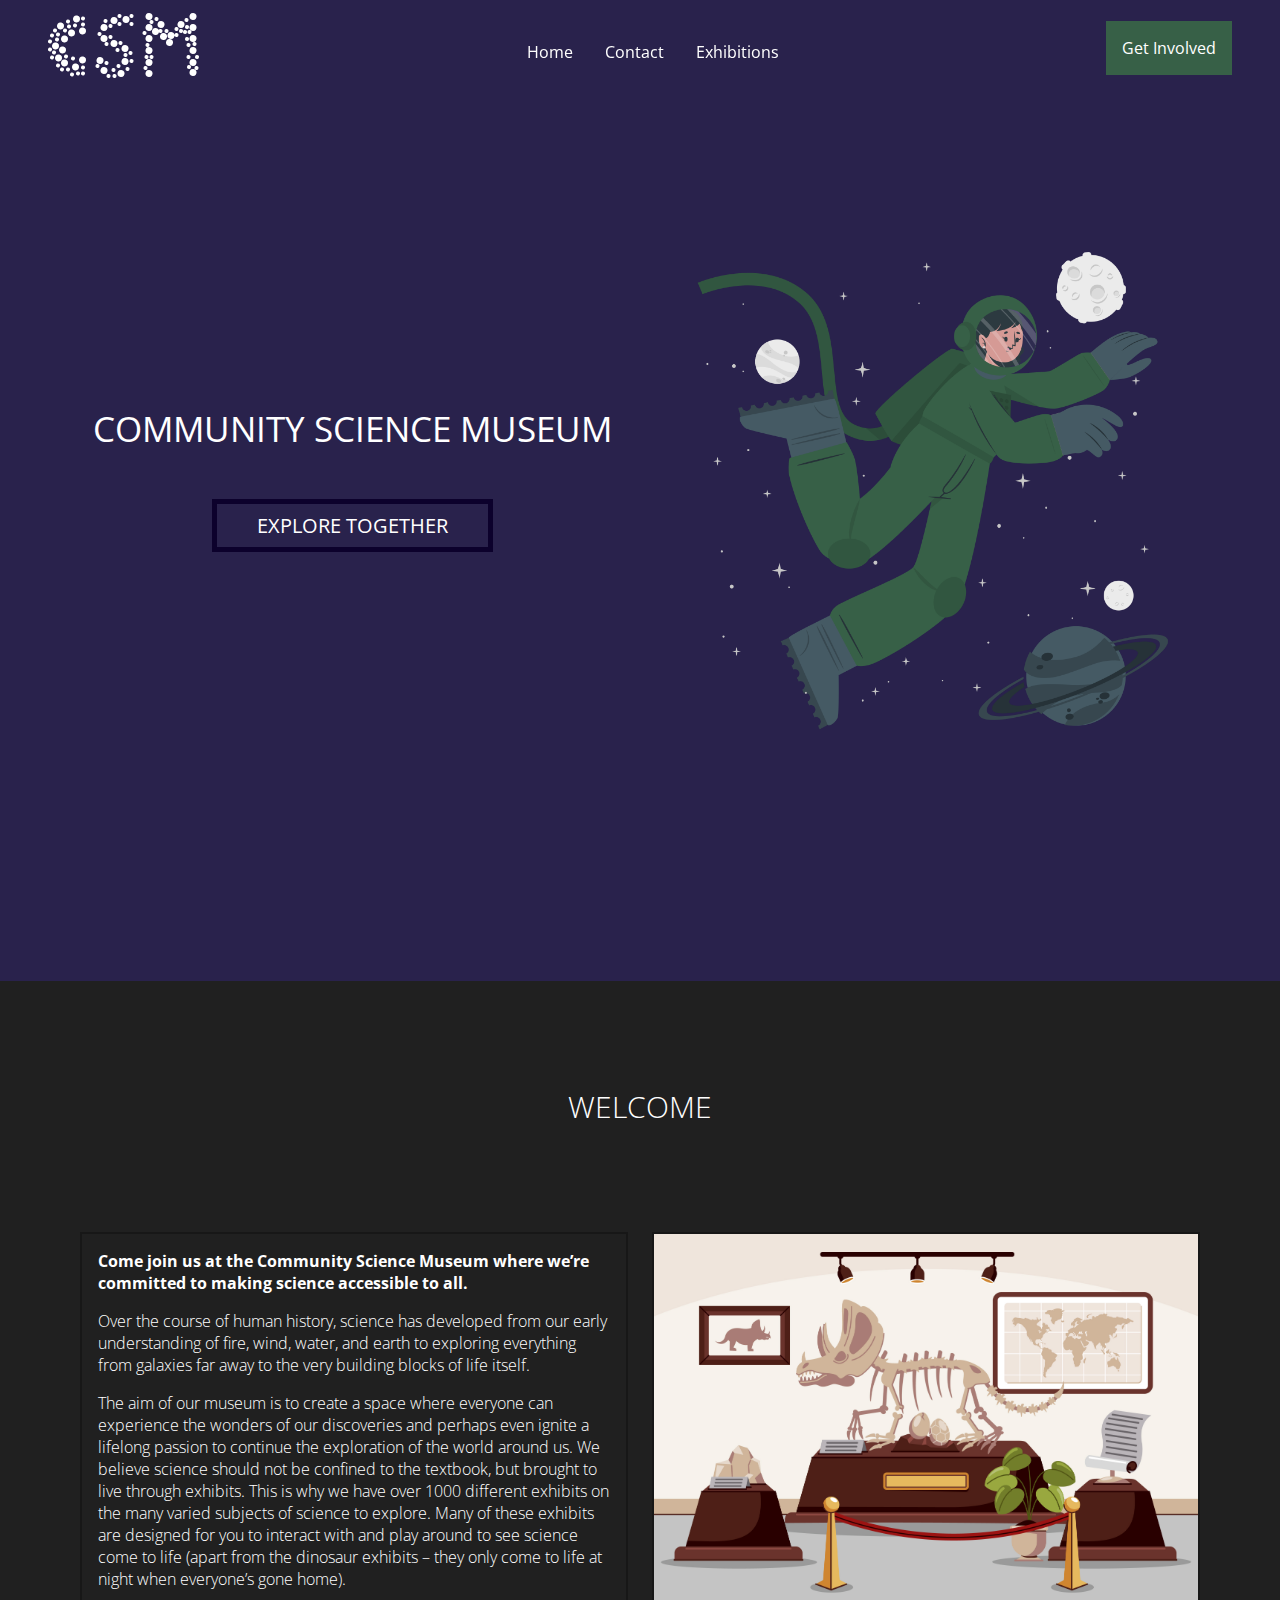
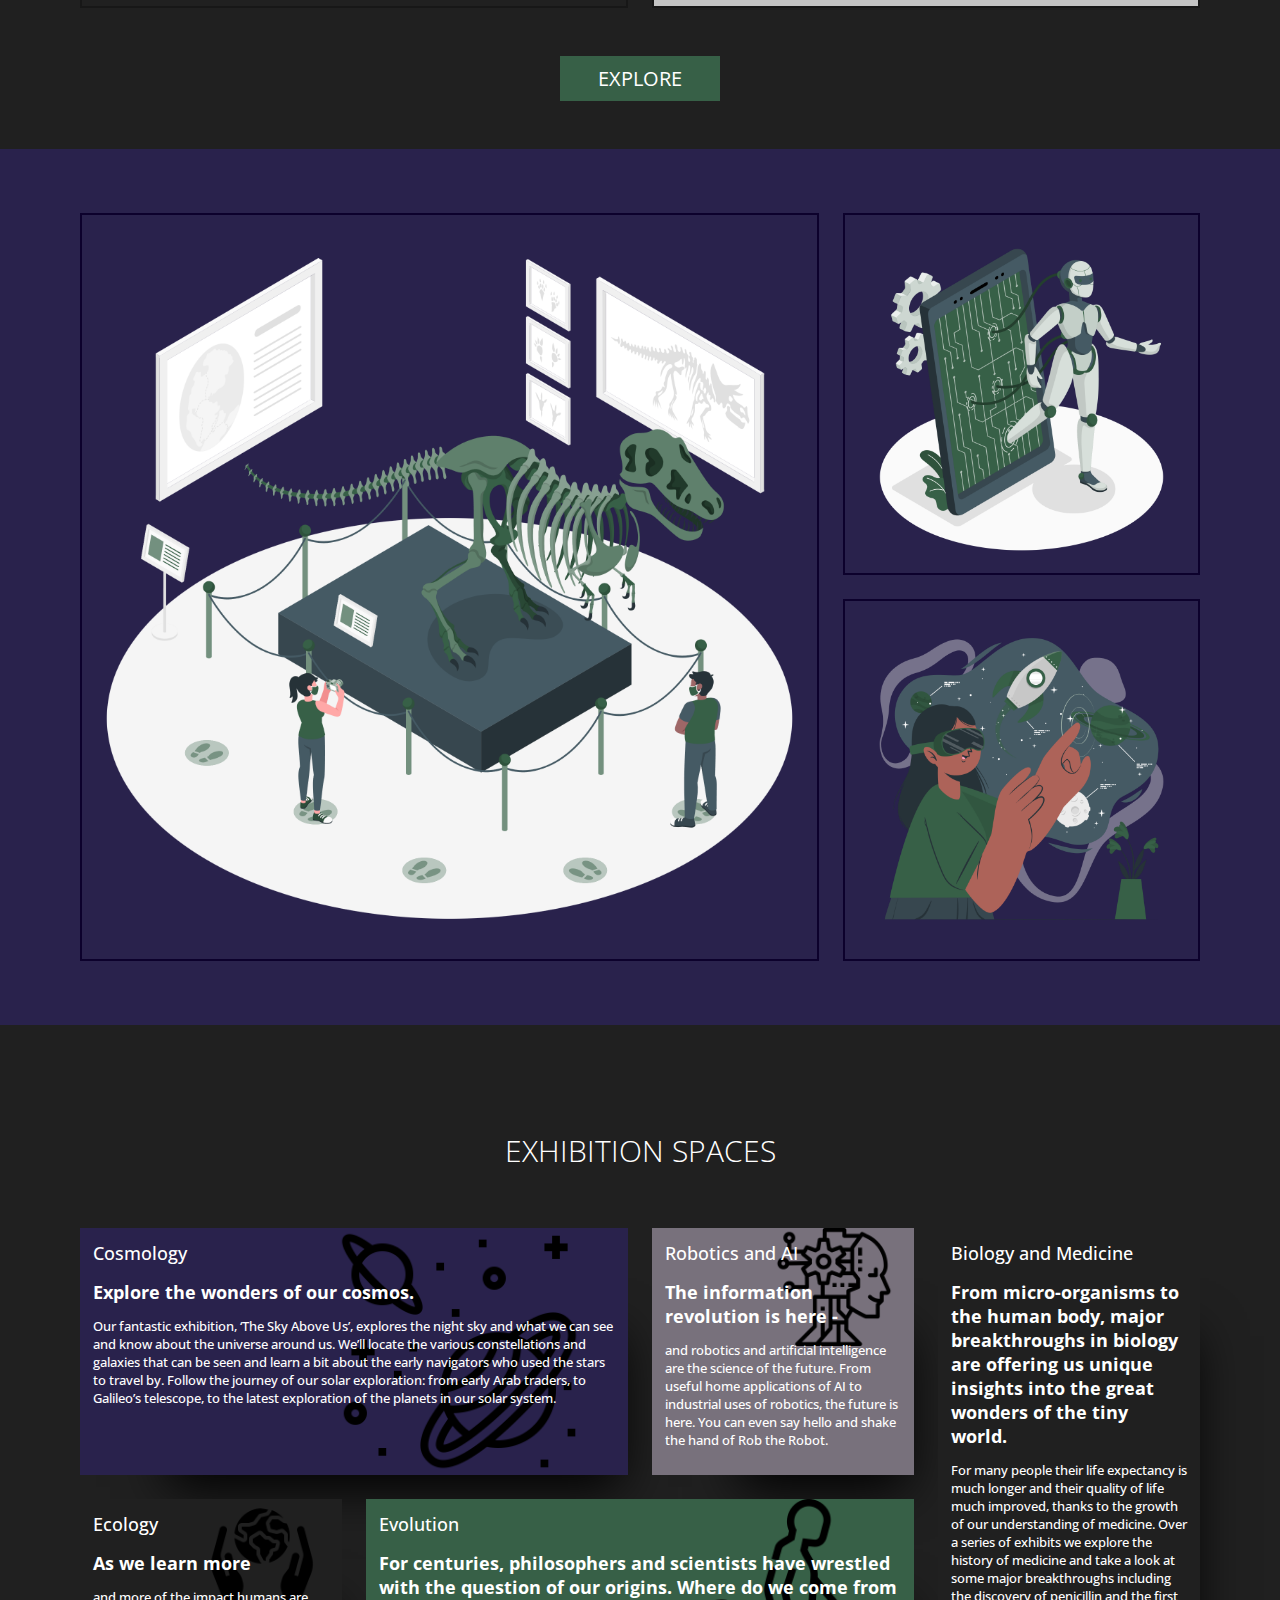
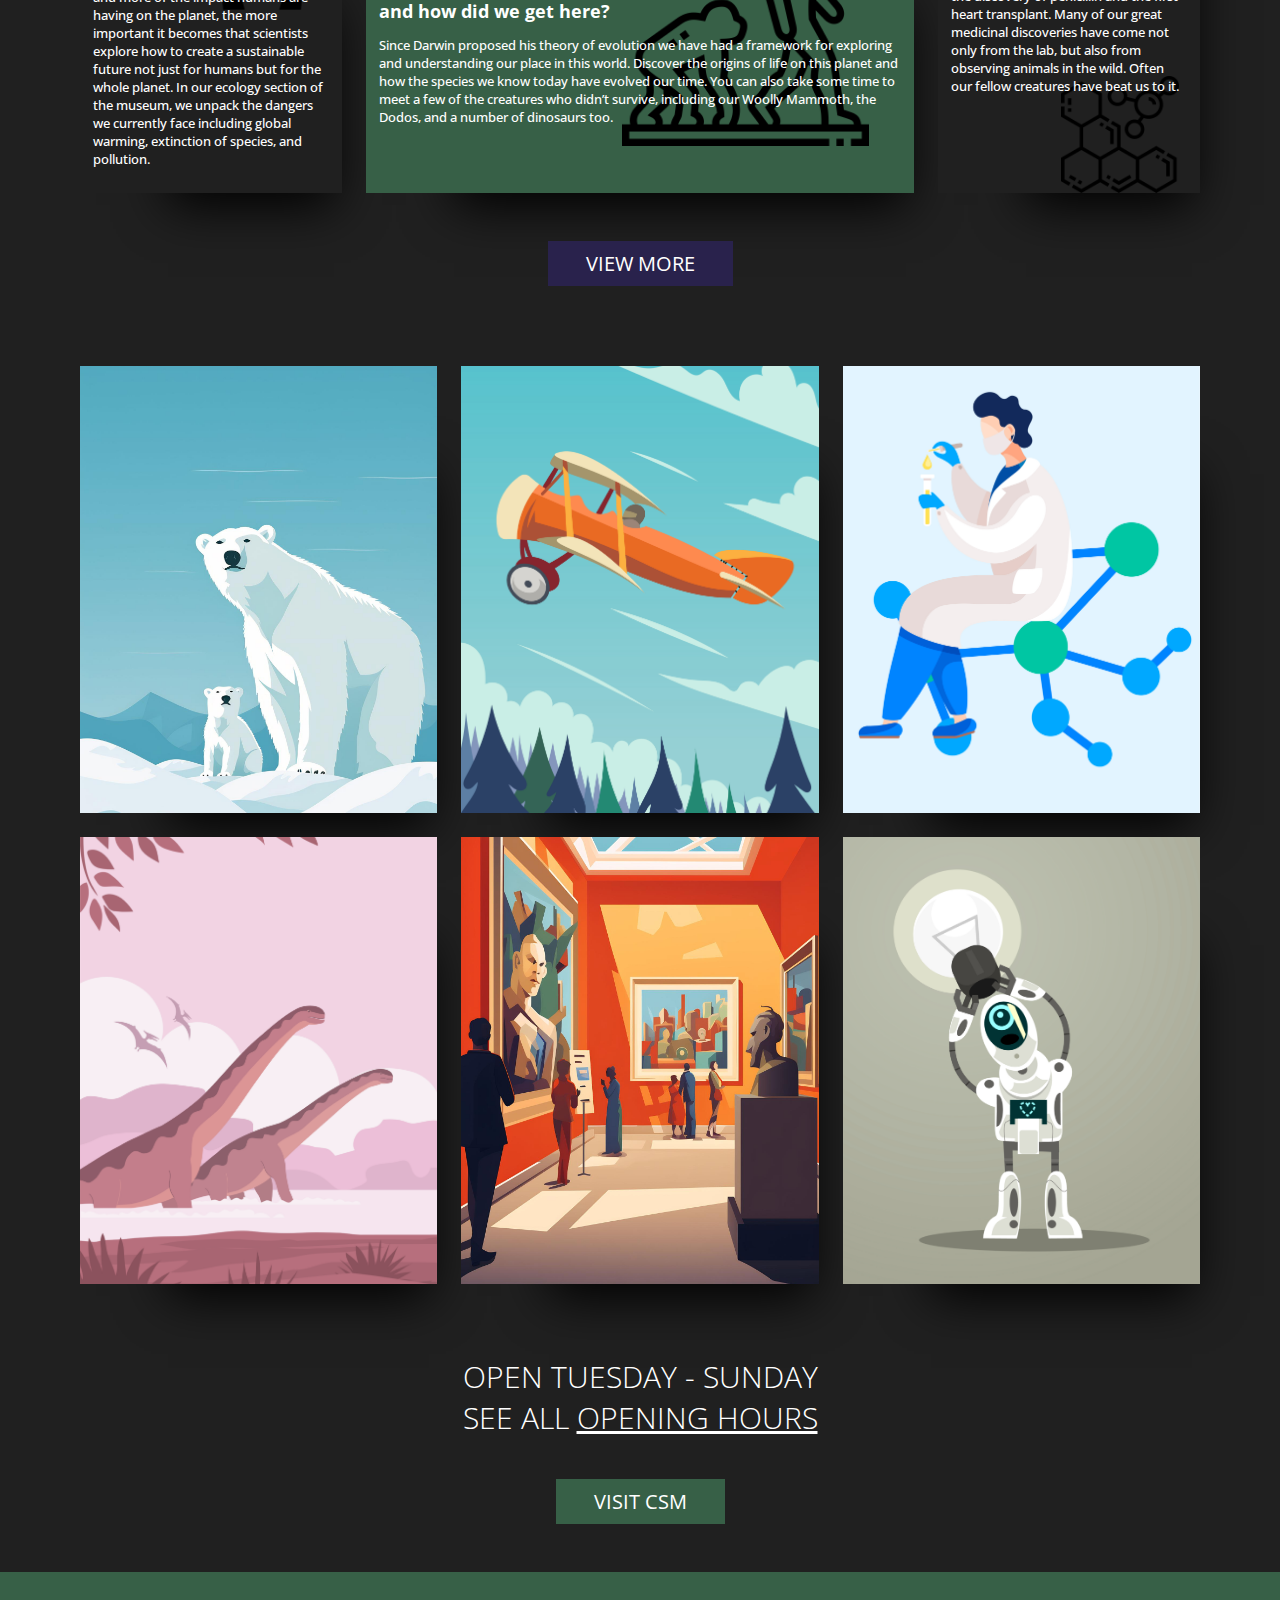
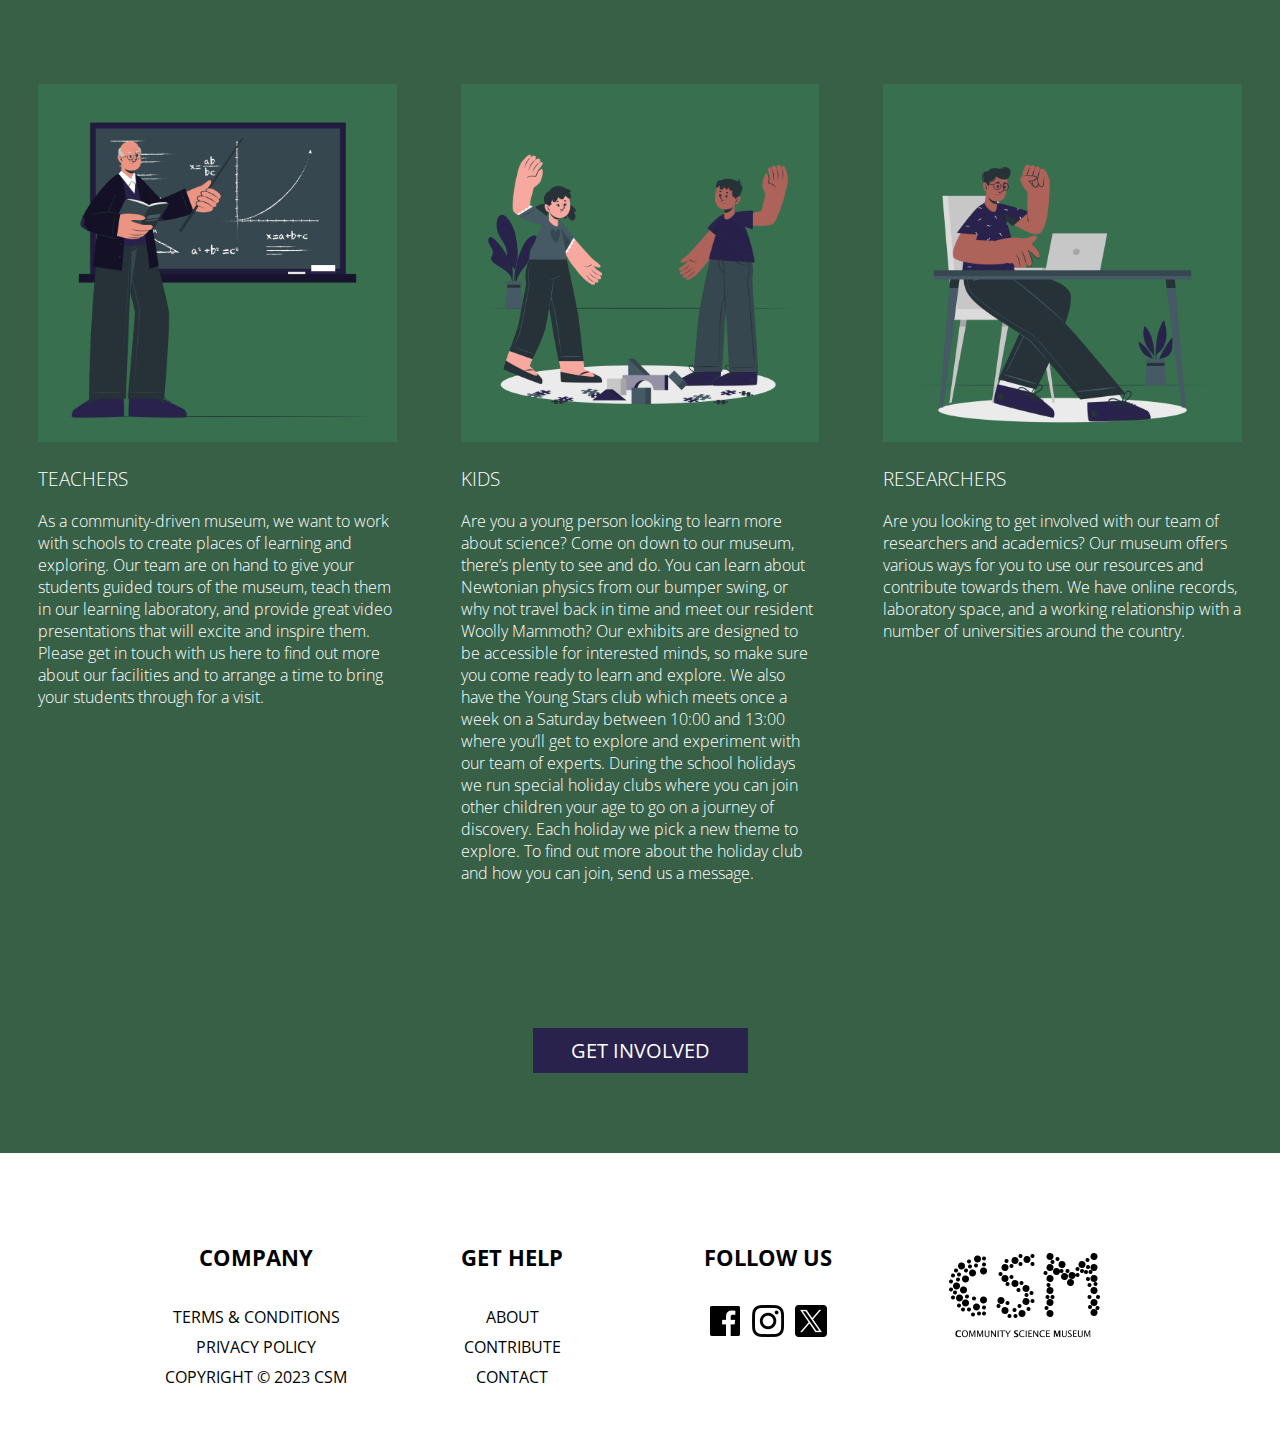
==== index.html @ b01d1da1 "styling css" ====
<!DOCTYPE html>
<html lang="en">
  <head>
    <meta charset="UTF-8" />
    <meta name="viewport" content="width=device-width, initial-scale=1.0" />
    <title>Community Science Museum</title>
    <link rel="stylesheet" href="style.css" />
    <link rel="shortcut icon" href="images/favicon.ico" type="image/x-icon" />
  </head>
  <body>
    <nav class="top-nav">
      <div>
        <a href="index.html">
          <img
            src="images/logocsm.png"
            class="logo-csm"
            alt="Community Science Museum LOGO"
          />
        </a>
      </div>
      <input type="checkbox" id="menu-toggle" />
      <label class="menu-button-container" for="menu-toggle">
        <div class="menu-button"></div>
      </label>
      <ul class="menu">
        <li><a href="index.html">Home</a></li>
        <li><a href="contact.html">Contact</a></li>
        <li><a href="exhibition.html">Exhibitions</a></li>
      </ul>
      <ul class="get-involved">
        <li><a href="get-involved.html">Get Involved</a></li>
      </ul>
    </nav>

    <main id="homepage">
      <div class="banner">
        <div class="greenastro">
          <div class="astro-item">
            <h1 class="banner-title">COMMUNITY SCIENCE MUSEUM</h1>
            <div class="cta">
              <button class="btn explore-banner">
                <a href="#gallery-section">EXPLORE TOGETHER</a>
              </button>
            </div>
          </div>
          <div class="astro-item">
            <img src="images/astro1000.png" alt="" />
          </div>
        </div>
      </div>

      <div class="welcome">
        <h2 class="explain wlc">WELCOME</h2>
      </div>
      <div class="container welcome-container">
        <div class="welcome-block">
          <span class="join-us"
            >Come join us at the Community Science Museum where we’re committed
            to making science accessible to all.</span
          >

          <div class="welcome-paragraph">
            Over the course of human history, science has developed from our
            early understanding of fire, wind, water, and earth to exploring
            everything from galaxies far away to the very building blocks of
            life itself.
          </div>

          The aim of our museum is to create a space where everyone can
          experience the wonders of our discoveries and perhaps even ignite a
          lifelong passion to continue the exploration of the world around us.
          We believe science should not be confined to the textbook, but brought
          to live through exhibits. This is why we have over 1000 different
          exhibits on the many varied subjects of science to explore. Many of
          these exhibits are designed for you to interact with and play around
          to see science come to life (apart from the dinosaur exhibits – they
          only come to life at night when everyone’s gone home).
        </div>
        <div class="welcome-block welcome-image"></div>
      </div>

      <div class="cta">
        <button class="btn explore">
          <a href="#explore-section">EXPLORE</a>
        </button>
      </div>

      <div class="container-bg purple">
        <div class="container container-home">
          <div class="container-item">
            <img src="images/fossilbig.png" alt="Robot sitting down" />
          </div>
          <div class="container-item">
            <img src="images/airobo.png" alt="Astronaut in a spacecraft" />
          </div>
          <div class="container-item">
            <img src="images/vrcheck.png" alt="Scientist testing a machine" />
          </div>
        </div>
      </div>

      <div class="welcome">
        <h2 class="explain wlc">EXHIBITION SPACES</h2>
      </div>

      <div class="container exhibition-grid">
        <div class="exhibition cosmology">
          <div class="flex">
            <span class="ex-title">Cosmology</span>
          </div>
          <span class="sub-title"> Explore the wonders of our cosmos. </span>
          <p>
            Our fantastic exhibition, ‘The Sky Above Us’, explores the night sky
            and what we can see and know about the universe around us. We’ll
            locate the various constellations and galaxies that can be seen and
            learn a bit about the early navigators who used the stars to travel
            by. Follow the journey of our solar exploration: from early Arab
            traders, to Galileo’s telescope, to the latest exploration of the
            planets in our solar system.
          </p>
        </div>

        <div class="exhibition robotic">
          <div class="flex">
            <span class="ex-title">Robotics and AI</span>
          </div>
          <span class="sub-title">The information revolution is here -</span>
          <p>
            and robotics and artificial intelligence are the science of the
            future. From useful home applications of AI to industrial uses of
            robotics, the future is here. You can even say hello and shake the
            hand of Rob the Robot.
          </p>
        </div>

        <div class="exhibition ecology">
          <div class="flex">
            <span class="ex-title">Ecology</span>
          </div>
          <span class="sub-title">As we learn more</span>
          <p>
            and more of the impact humans are having on the planet, the more
            important it becomes that scientists explore how to create a
            sustainable future not just for humans but for the whole planet. In
            our ecology section of the museum, we unpack the dangers we
            currently face including global warming, extinction of species, and
            pollution.
          </p>
        </div>

        <div class="exhibition evolution">
          <div class="flex">
            <span class="ex-title">Evolution</span>
          </div>
          <span class="sub-title">
            For centuries, philosophers and scientists have wrestled with the
            question of our origins. Where do we come from and how did we get
            here?
          </span>
          <p>
            Since Darwin proposed his theory of evolution we have had a
            framework for exploring and understanding our place in this world.
            Discover the origins of life on this planet and how the species we
            know today have evolved our time. You can also take some time to
            meet a few of the creatures who didn’t survive, including our Woolly
            Mammoth, the Dodos, and a number of dinosaurs too.
          </p>
        </div>

        <div class="exhibition biology">
          <div class="flex">
            <span class="ex-title">Biology and Medicine</span>
          </div>
          <span class="sub-title">
            From micro-organisms to the human body, major breakthroughs in
            biology are offering us unique insights into the great wonders of
            the tiny world.
          </span>
          <p>
            For many people their life expectancy is much longer and their
            quality of life much improved, thanks to the growth of our
            understanding of medicine. Over a series of exhibits we explore the
            history of medicine and take a look at some major breakthroughs
            including the discovery of penicillin and the first heart
            transplant. Many of our great medicinal discoveries have come not
            only from the lab, but also from observing animals in the wild.
            Often our fellow creatures have beat us to it.
          </p>
        </div>
      </div>
      <div class="cta">
        <button class="btn view-more">
          <a href="exhibition.html">VIEW MORE</a>
        </button>
      </div>

      <div id="gallery-section" class="container image-gallery">
        <div class="gallery-item"></div>
        <div class="gallery-item"></div>
        <div class="gallery-item"></div>
        <div class="gallery-item"></div>
        <div class="gallery-item"></div>
        <div class="gallery-item"></div>
      </div>

      <div class="welcome">
        <h2 class="opening wlc">
          OPEN TUESDAY - SUNDAY <br />
          SEE ALL <a href="contact.html#time-section">OPENING HOURS</a>
        </h2>
      </div>

      <div class="cta">
        <button class="btn explore">
          <a href="contact.html">VISIT CSM</a>
        </button>
      </div>

      <div id="explore-section" class="explore-bg">
        <div class="explore-flex">
          <div class="explore-card">
            <img
              src="images/professor.png"
              alt="illustration of a professor teaching math in class"
            />
            <h3>TEACHERS</h3>
            <p>
              As a community-driven museum, we want to work with schools to
              create places of learning and exploring. Our team are on hand to
              give your students guided tours of the museum, teach them in our
              learning laboratory, and provide great video presentations that
              will excite and inspire them. Please get in touch with us here to
              find out more about our facilities and to arrange a time to bring
              your students through for a visit.
            </p>
          </div>
          <div class="explore-card">
            <img
              src="images/children.png"
              alt="illustration of children that are being proud of unknown work"
            />
            <h3>KIDS</h3>
            <p>
              Are you a young person looking to learn more about science? Come
              on down to our museum, there’s plenty to see and do. You can learn
              about Newtonian physics from our bumper swing, or why not travel
              back in time and meet our resident Woolly Mammoth? Our exhibits
              are designed to be accessible for interested minds, so make sure
              you come ready to learn and explore. We also have the Young Stars
              club which meets once a week on a Saturday between 10:00 and 13:00
              where you’ll get to explore and experiment with our team of
              experts. During the school holidays we run special holiday clubs
              where you can join other children your age to go on a journey of
              discovery. Each holiday we pick a new theme to explore. To find
              out more about the holiday club and how you can join, send us a
              message.
            </p>
          </div>
          <div class="explore-card">
            <img
              src="images/student.png"
              alt="illustration of a young happy person sitting at his desk"
            />
            <h3>RESEARCHERS</h3>
            <p>
              Are you looking to get involved with our team of researchers and
              academics? Our museum offers various ways for you to use our
              resources and contribute towards them. We have online records,
              laboratory space, and a working relationship with a number of
              universities around the country.
            </p>
          </div>
        </div>
        <div class="cta">
          <button class="btn view-more">
            <a href="get-involved.html">GET INVOLVED</a>
          </button>
        </div>
      </div>
    </main>

    <footer>
      <div class="footer-col">
        <h4>COMPANY</h4>
        <ul>
          <li><a href="terms.html">TERMS & CONDITIONS</a></li>
          <li><a href="policy.html">PRIVACY POLICY</a></li>
          <li>COPYRIGHT &COPY; 2023 CSM</li>
        </ul>
      </div>
      <div class="footer-col">
        <h4>GET HELP</h4>
        <ul>
          <li><a href="contact.html#aboutpage">ABOUT</a></li>
          <li><a href="get-involved.html">CONTRIBUTE</a></li>
          <li><a href="contact.html">CONTACT</a></li>
        </ul>
      </div>
      <div class="footer-col">
        <h4>FOLLOW US</h4>
        <div class="social">
          <img src="images/facebook (1).png" alt="facebook logo" />
          <img src="images/instagram (1).png" alt="instagram logo" />
          <img src="images/twitter (2).png" alt="twitter logo" />
        </div>
      </div>

      <div class="footer-col">
        <div class="csm-bw">
          <img src="images/CSM-LOGO-BLACK-WHITE.png" alt="CSM logo" />
        </div>
      </div>
    </footer>
  </body>
</html>
---- style.css ----
@import url("https://fonts.googleapis.com/css2?family=Open+Sans:ital,wght@0,300;0,500;0,700;0,800;1,300;1,500;1,700&display=swap");

/* ALL PAGES */

*,
*::after,
*::before {
  box-sizing: border-box;
  font-family: "Open Sans", sans-serif;
  scroll-behavior: smooth;
}

body {
  margin: 0;
  background-color: var(--body-bg);
}

:root {
  --primary-green: #376047;
  --secondary-green: #38704f;
  --body-bg: #202020;
  --primary-purple: #29224c;
  --secondary-purple: #342a66;
  --purple-grey: #78717c;
  --primary-white: #ffffff;
  --dark-border: #171717;
}

.get-involved {
  background-color: var(--primary-green);
  list-style-type: none;
  padding: 1rem;
}

.get-involved > li a {
  color: var(--primary-white);
  text-decoration: none;
  font-weight: 400;
}

.menu {
  display: flex;
  list-style-type: none;
  margin: 0;
  padding: 0;
}

.top-nav > div a:last-child {
  text-decoration: none;
}

.logo-csm {
  max-width: 100%;
}

.top-nav {
    display: flex;
    flex-direction: row;
    align-items: center;
    justify-content: space-between;
    background-color: rgba(41,34,76,0.99);
    backdrop-filter: blur(1rem);
    color: #fff;
    height: 60px;
    padding: 3em;
    position: fixed;
    z-index: 99999;
    width: 100%;
  }
  
  .menu {
    display: flex;

  list-style-type: none;
  margin: 0;
  padding: 0;
}

.menu > li {
  margin: 0 1rem;
  overflow: hidden;
  margin-top: 0.5rem;
  display: inline block;
  transition: 0.3s ease-in-out;
}

.menu > li a {
  text-decoration: none;
  color: var(--primary-white);
  font-weight: 400;
}

.menu > li a:hover {
  font-weight: 700;
}

.menu-button-container {
  display: none;
  height: 100%;
  width: 30px;
  cursor: pointer;
  flex-direction: column;
  justify-content: center;
  align-items: center;
}

#menu-toggle {
  display: none;
}

.menu-button,
.menu-button::before,
.menu-button::after {
  display: block;
  background-color: var(--primary-white);
  position: absolute;
  height: 2px;
  width: 50px;
  transition: 400ms ease;
  border-radius: 99999px;
}

.menu-button::before {
  content: "";
  margin-top: 10px;
}

.menu-button::after {
  content: "";
  margin-top: -10px;
}

#menu-toggle:checked + .menu-button-container .menu-button::before {
  margin-top: 0px;
  transform: rotate(405deg);
}

#menu-toggle:checked + .menu-button-container .menu-button {
  background: rgba(255, 255, 255, 0);
}

#menu-toggle:checked + .menu-button-container .menu-button::after {
  margin-top: 0px;
  transform: rotate(-405deg);
}

@media (max-width: 768px) {
  .get-involved {
    display: none;
  }

  .menu-button-container {
    display: flex;
  }

  .menu {
    position: absolute;
    top: 95px;
    left: 0;
    flex-direction: column;
    width: 100%;
    justify-content: center;
    align-items: center;
  }

  .padding {
    opacity: 0;
  }

  #menu-toggle ~ .menu li {
    height: 0;
    margin: 0;
    padding: 0;
    border: 0;
    transition: 400ms ease;
  }
  #menu-toggle:checked ~ .menu li {
    height: 4.5rem;
    padding: 1em;
    transition: 400ms ease;
  }
  .menu > li {
    display: flex;
    justify-content: center;
    margin: 0;
    padding: 0.5em 0;
    width: 100%;
    background-color: var(--primary-purple);
    z-index: 1;
  }

  .menu > li a {
    color: var(--primary-white);
  }
}

.container {
  width: min(95%, 70rem);
  margin-inline: auto;
}

footer {
  display: flex;
  flex-wrap: wrap;
  margin-top: auto;
  background-color: var(--primary-white);
  padding: 60px 10%;
  color: var(--primary-purple);
}

.footer-col {
  width: 25%;
  justify-content: center;
  text-align: center;
}

.footer-col h4 {
  position: relative;
  margin-bottom: 30px;
  font-size: 22px;
}

.footer-col ul {
  list-style: none;
  padding: 0;
  margin: 0;
}

.footer-col a,
.footer-col {
  text-decoration: none;
  color: black;
  transition: 0.4s ease;
  font-weight: 400;
  line-height: 30px;
}

.footer-col a:hover {
  padding-left: 2px;
}

.social img {
  display: inline-block;
  padding: 3.5px;
}

.csm-bw {
  position: relative;
  margin-top: 40px;
}

@media (max-width: 768px) {
  .footer-col {
    width: 50%;
  }

  footer {
    margin-inline: auto;
  }
}

@media (max-width: 500px) {
  footer {
    flex-direction: column;
    justify-content: center;
    align-items: center;
  }
}

/* HOME PAGE */

.banner {
    background-color: var(--primary-purple);
    padding-top: 200px;
    padding-bottom: 200px;
    justify-content: center;
    align-items: center;
    margin-inline: auto;
    background-size: cover;
    overflow-x: hidden;
    min-height: 70vh;
}

.greenastro {
  display: grid;
  grid-template-columns: 1fr 1fr;
  width: min(90%, 90rem);
  margin-inline: auto;
  justify-content: center;
  align-items: center;
}

.astro-item {
  justify-content: center;
  text-align: center;
  color: var(--primary-white);
}

.banner-title {
  font-size: 35px;
  font-weight: 400;
  display: flex;
  justify-content: center;
  text-align: center;
  align-items: center;
  color: var(--primary-white);
}

.astro-item img {
  max-width: 100%;
  -webkit-animation: spin 10s linear infinite;
  -moz-animation: spin 10s linear infinite;
  animation: spin 10s linear infinite;
}
@-moz-keyframes spin {
  100% {
    -moz-transform: rotate(360deg);
  }
}
@-webkit-keyframes spin {
  100% {
    -webkit-transform: rotate(360deg);
  }
}
@keyframes spin {
  100% {
    -webkit-transform: rotate(360deg);
    transform: rotate(360deg);
  }
}

@media (max-width: 1000px) {
  .greenastro {
    grid-template-columns: 1fr;
  }
}

@media (max-width: 600px) {
  .greenastro h1 {
    font-size: 30px;
    word-wrap: nowrap;
  }
}

.welcome {
  display: flex;
  justify-content: center;
  align-items: center;
  margin-top: 5rem;
}

.wlc {
  color: var(--primary-white);
  font-size: 30px;
  font-weight: 300;
}


@media (max-width: 500px) {
  .opening {
    font-size: 20px;
  }
}

.opening {
  margin-top: -40px;
}

.opening a {
  color: var(--primary-white);
}

.welcome-container {
  gap: 1.5rem;
  display: grid;
  padding-block: 2rem;
  justify-content: center;
  grid-template-columns: repeat(2, 1fr);
  margin-top: 3rem;
}

.welcome-block {
  display: flex;
  flex-direction: column;
  justify-content: center;
  align-items: center;
  padding: 1rem;
  color: white;
  border: 2px solid var(--dark-border);
  gap: 1rem;
}

.welcome-block {
  font-weight: 300;
}

.welcome-image {
  background-image: url(images/fossile.png);
  background-position: center;
  background-size: cover;
  background-repeat: no-repeat;
}

.join-us {
  font-weight: 700;
}

@media (max-width: 950px) {
  .welcome-container {
    display: flex;
    flex-direction: column;
  }

  .welcome-image {
    aspect-ratio: 1.8;
  }
}

.container-bg.purple {
  background-color: var(--primary-purple);
  padding: 2rem;
}

.container-home {
  gap: 1.5rem;
  display: grid;
  padding-block: 2rem;
  grid-template-columns: repeat(3, 1fr);
}

.container-item img {
  max-width: 100%;
  min-height: 100%;
  padding: 1rem;
  border: 2px solid rgb(12, 1, 44);
}

.container-item:nth-child(1) {
  grid-row: span 2;
  grid-column: span 2;
}

@media (max-width: 750px) {
  .container-home {
    display: flex;
    flex-direction: column;
    justify-content: center;
    align-items: center;
  }
}

.exhibition {
  font-size: 13px;
  color: var(--primary-white);
  padding: 0.8rem;
  cursor: grab;
  box-shadow: 2.5rem 3.75rem 3rem -3rem black;
  font-weight: 500;
  background-size: 45%;
  background-repeat: no-repeat;
  background-position: top right 15%;
}

.exhibition:hover {
  transform: translateY(-20px);
  background: var(--primary-white);
  color: #000000;
  transition: ease-out 0.3s;
  border-radius: 0.3rem;
}

.cosmology {
  background-color: var(--primary-purple);
  background-image: url(images/space.png);
}

.robotic {
  background-color: var(--purple-grey);
  background-image: url(images/ai.png);
}

.ecology {
  background-color: var(--body-bg);
  background-image: url(images/save-the-world.png);
}

.evolution {
  background-color: var(--primary-green);
  background-image: url(images/evolution.png);
}

.biology {
  background-color: var(--body-bg);
  background-image: url(images/molecular.png);
  background-position: bottom right 15%;
}

.exhibition-grid {
  gap: 1.5rem;
  display: grid;
  padding-block: 2rem;
}

.flex {
  display: flex;
  align-items: center;
}

.sub-title {
  font-weight: 700;
  font-size: 18px;
}

.ex-title {
  font-size: 18px;
  margin-bottom: 15px;
}

@media screen and (min-width: 900px) {
  .exhibition-grid {
    grid-template-columns: repeat(4, 1fr);
  }

  .exhibition:last-child {
    grid-column-start: 4;
    grid-row-start: 1;
    grid-row-end: 3;
  }

  .cosmology,
  .evolution {
    grid-column: span 2;
  }
}

@media (max-width: 850px) {
  .exhibition {
    background-size: 25%;
  }
}

.btn a {
  text-decoration: none;
  color: var(--primary-white);
  padding: 0.5rem;
  padding-left: 2rem;
  padding-right: 2rem;
  margin: 0;
  font-size: 20px;
  font-weight: 400;
}

.cta {
  display: flex;
  justify-content: center;
  align-items: center;
  margin-bottom: 3rem;
  margin-top: 1rem;
}

.view-more {
  background-color: var(--primary-purple);
  display: flex;
  border: none;
}

.image-gallery {
  gap: 1.5rem;
  display: grid;
  padding-block: 2rem;
  grid-template-columns: repeat(3, 1fr);
}

.gallery-item {
  aspect-ratio: 0.8/1;
  box-shadow: 2.5rem 3.75rem 3rem -3rem black;
}

.gallery-item:first-child {
  background-image: url(images/flatart-polarb.png);
}
.gallery-item:nth-child(2) {
  background-image: url(images/flatart-plane.png);
}
.gallery-item:nth-child(3) {
  background-image: url(images/flatart-lab.png);
}
.gallery-item:nth-child(4) {
  background-image: url(images/flatart-dino.png);
}
.gallery-item:nth-child(5) {
  background-image: url(images/museumgrid.png);
}
.gallery-item:last-child {
  background-image: url(images/flatart-robot.png);
}

.gallery-item {
  background-position: center;
  background-size: cover;
  background-repeat: no-repeat;
}

@media (max-width: 850px) {
  .image-gallery {
    grid-template-columns: repeat(2, 1fr);
  }
}


.explore {
  background-color: var(--primary-green);
  border: none;
  display: flex;
}

.explore:hover,
.visit:hover,
.get-involved:hover {
  box-shadow: #1b3324 5px 5px;
}

.btn.explore-banner {
  border: 5px solid rgb(12, 1, 44);
}

.view-more:hover,
.involved:hover,
.explore-banner:hover {
  box-shadow: rgb(12, 1, 44) 5px 5px;
}

.btn:hover {
  transform: translateY(-5px);
  transition: ease-in 0.3s;
}

.get-involved:hover {
  transform: translateY(-5px);
  transition: ease-in 0.3s;
}

.btn.visit {
  background-color: var(--primary-green);
  border: none;
  padding: 0.5rem;
}

.btn.involved,
.explore-banner {
  background-color: var(--primary-purple);
  border: none;
  padding: 0.5rem;
  margin-top: 1.5rem;
}


.explore-bg {
  background-color: var(--primary-green);
  padding-bottom: 2rem;
}

.explore-flex {
  display: flex;
  margin-inline: auto;
  justify-content: center;
  padding-top: 5rem;
  padding-bottom: 5rem;
}


.explore-card img {
  max-width: 100%;
  background-color: var(--secondary-green);

}

.explore-card {
  display: block;
  width: 33%;
  padding: 2rem;
  color: var(--primary-white);
}

.explore-card p,
.explore-card h3 {
  font-weight: 300;
}


@media (max-width: 1050px) {
  .explore-flex {
    flex-direction: column;
  }

  .explore-card {
    width: 100%;
  }
}

/* EXHIBITION PAGE */

.exhibition-banner {
  background-image: url(images/exhibition-banner.png);
  height: 70vh;
  background-position: top right 70%;
  background-size: cover;
  overflow: hidden;
}

.ex-container {
  gap: 1.5rem;
  display: grid;
  padding-block: 2rem;
  grid-template-columns: repeat(2, 1fr);
}

.ex-item {
  position: relative;
  display: inline-block;
  cursor: pointer;
}

.testmest {
  color: var(--primary-white);
  display: flex;
  justify-content: center;
  background-color: var(--secondary-green);
  margin: 0;
  padding: 1rem;
}

.overlay-content {
  position: absolute;
  top: 0%;
  left: 0;
  width: 100%;
  padding: 20px;
  box-sizing: border-box;
  text-align: center;
  transition: transform 0.5s ease-in-out;
  transform: translateY(50px);
  opacity: 0;
  background-color: rgba(41, 34, 76, 0.9);
  z-index: 2;
}

.ex-item:hover .overlay-content {
  transform: translateY(0);
  opacity: 1;
}

.ex-item:hover .testmest {
  opacity: 0;
}

.overlay-content h2 {
  font-size: 24px;
  margin-bottom: 10px;
  color: var(--primary-white);
}

.overlay-content p {
  font-size: 13px;
  color: var(--primary-white);
  font-weight: 300;
}

.ex-item img {
  object-fit: cover;
  max-width: 100%;
  max-height: 100%;
  object-position: center;
  background-color: var(--secondary-green);
  box-shadow: 2.5rem 3.75rem 3rem -3rem black;
}

.ex-item:nth-child(3) {
  grid-column: span 2;
}

.ex-item::before {
  content: "";
  position: absolute;
  top: 0;
  left: 0;
  display: flex;
  width: 100%;
  height: 100%;
  background-color: rgba(41, 34, 76, 0.95);
  z-index: 1;
  opacity: 0;
  text-align: center;
  justify-content: center;
  color: white;
  transition: ease-out 0.5s;
}

.ex-item:hover::before {
  opacity: 1;
}

@media (max-width: 900px) {
  .ex-container {
    grid-template-columns: repeat(1, 1fr);
  }

  .ex-item:nth-child(3) {
    grid-column: span 1;
  }
}


.upcomming-bg {
  background-color: var(--primary-purple);
}

.upcomming {
  gap: 1.5rem;
  display: grid;
  padding-block: 2rem;
}

.event-item img {
  max-width: 100%;
}

.event-item {
  justify-content: center;
  text-align: center;
  color: var(--primary-white);
}

.event-item p {
  font-weight: 300;
}

.intrested {
  display: grid;
  justify-content: center;
  text-align: center;
  padding-bottom: 2rem;
  color: var(--primary-white);
}

.intrested p {
  margin-top: -10px;
}

.toppad {
  padding-top: 2rem;
}

.contact-banner {
  height: 85vh;
  background-image: url(images/welcomebanner.png);
}

.contact-banner span {
  color: var(--primary-white);
  display: flex;
  justify-content: center;
}

.contact-t {
  margin-bottom: 4px;
}

@media (max-width: 400px) {
  .contact-banner span {
    font-size: 12px;
  }
}

form {
  display: flex;
  flex-direction: column;
  color: white;
  font-weight: 300;
}

.form-row {
  display: flex;
  flex-direction: column;
  margin-bottom: 1rem;
}

input,
textarea,
input[type="submit"] {
  width: 100%;
  max-width: 100%;
  box-sizing: border-box;
  padding: 1rem;
}

input[type="submit"] {
  background-color: var(--primary-green);
  color: white;
  border: none;
  cursor: pointer;
}

input[type="submit"]:hover {
  background-color: #38704f;
  box-shadow: #1b3324 5px 5px;
  transform: translateY(-5px);
  transition: ease-in 0.3s;
}

.contact-bg {
  background-color: var(--primary-purple);
  padding-top: 2rem;
  padding-bottom: 4rem;
}

.question {
  width: min(95%, 50rem);
  display: grid;
  justify-content: center;
  text-align: center;
  margin: 0 auto;
  padding: 1rem;
  color: var(--primary-white);
  font-weight: 300;
}

.how-to-explore {
  background-color: var(--primary-green);
  padding-top: 2rem;
  padding-bottom: 4rem;
}

.how-item img {
  max-width: 100%;
  background-color: #38704f;
  padding: 1rem;
}

.how-grid {
  margin-top: 2rem;
  display: grid;
  grid-template-columns: repeat(4, 1fr);
  gap: 1.5rem;
  justify-content: center;
  padding-block: 2rem;
}

.how-item {
  color: var(--primary-white);
  font-weight: 300;
}

.how-item > span {
  font-weight: 500;
}

button {
  cursor: pointer;
}

@media (max-width: 900px) {
  .how-grid {
    grid-template-columns: repeat(2, 1fr);
  }

  .how-item:nth-child(5),
  .how-item:nth-child(6) {
    grid-row: 2;
  }
}
.time {
  background: var(--body-bg);
  padding-top: 2rem;
  padding-bottom: 4rem;
}

table {
  width: min(95%, 40rem);
  margin: 80px auto;
  border-collapse: collapse;
  background: #2c2c2c;
  color: var(--primary-white);
  font-weight: 300;
}

td {
  padding: 1.5rem 2rem;
  text-align: left;
}

td:nth-child(2),
th:nth-child(2) {
  padding-left: 12px;
  text-align: right;
}

.getin {
  background-image: url(images/getinvolvedbanner.png);
  background-position: top right 80%;
}

.involved-grid {
  margin-top: 2rem;
  display: grid;
  grid-template-columns: repeat(3, 1fr);
  gap: 1.5rem;
  justify-content: center;
  padding-block: 2rem;
}

.involved-item img {
  max-width: 100%;
}

.meaning {
  color: white;
  font-weight: 300;
  background-color: #2c2c2c;
  padding: 1rem;
}

.involved-item > span {
  font-weight: 500;
}

@media (max-width: 750px) {
  .involved-grid {
    grid-template-columns: 1fr;
  }

  .involved-item:nth-child(4) {
    grid-row: 2;
  }

  .involved-item:nth-child(5) {
    grid-row: 4;
  }
}

.last-update {
  color: var(--purple-grey);
  font-size: 12px;
}

.policy-banner {
  background-color: var(--body-bg);
  height: 15vh;
}

.terms-container {
  display: flex;
  justify-content: center;
  flex-direction: column;
}

.terms-container h3 {
  color: var(--primary-white);
  display: flex;
}

.terms-container p {
  color: var(--primary-white);
  font-weight: 300;
}

.terms-container a {
  color: var(--primary-green);
}

.conditions {
  color: var(--primary-white);
  display: flex;
  justify-content: center;
}
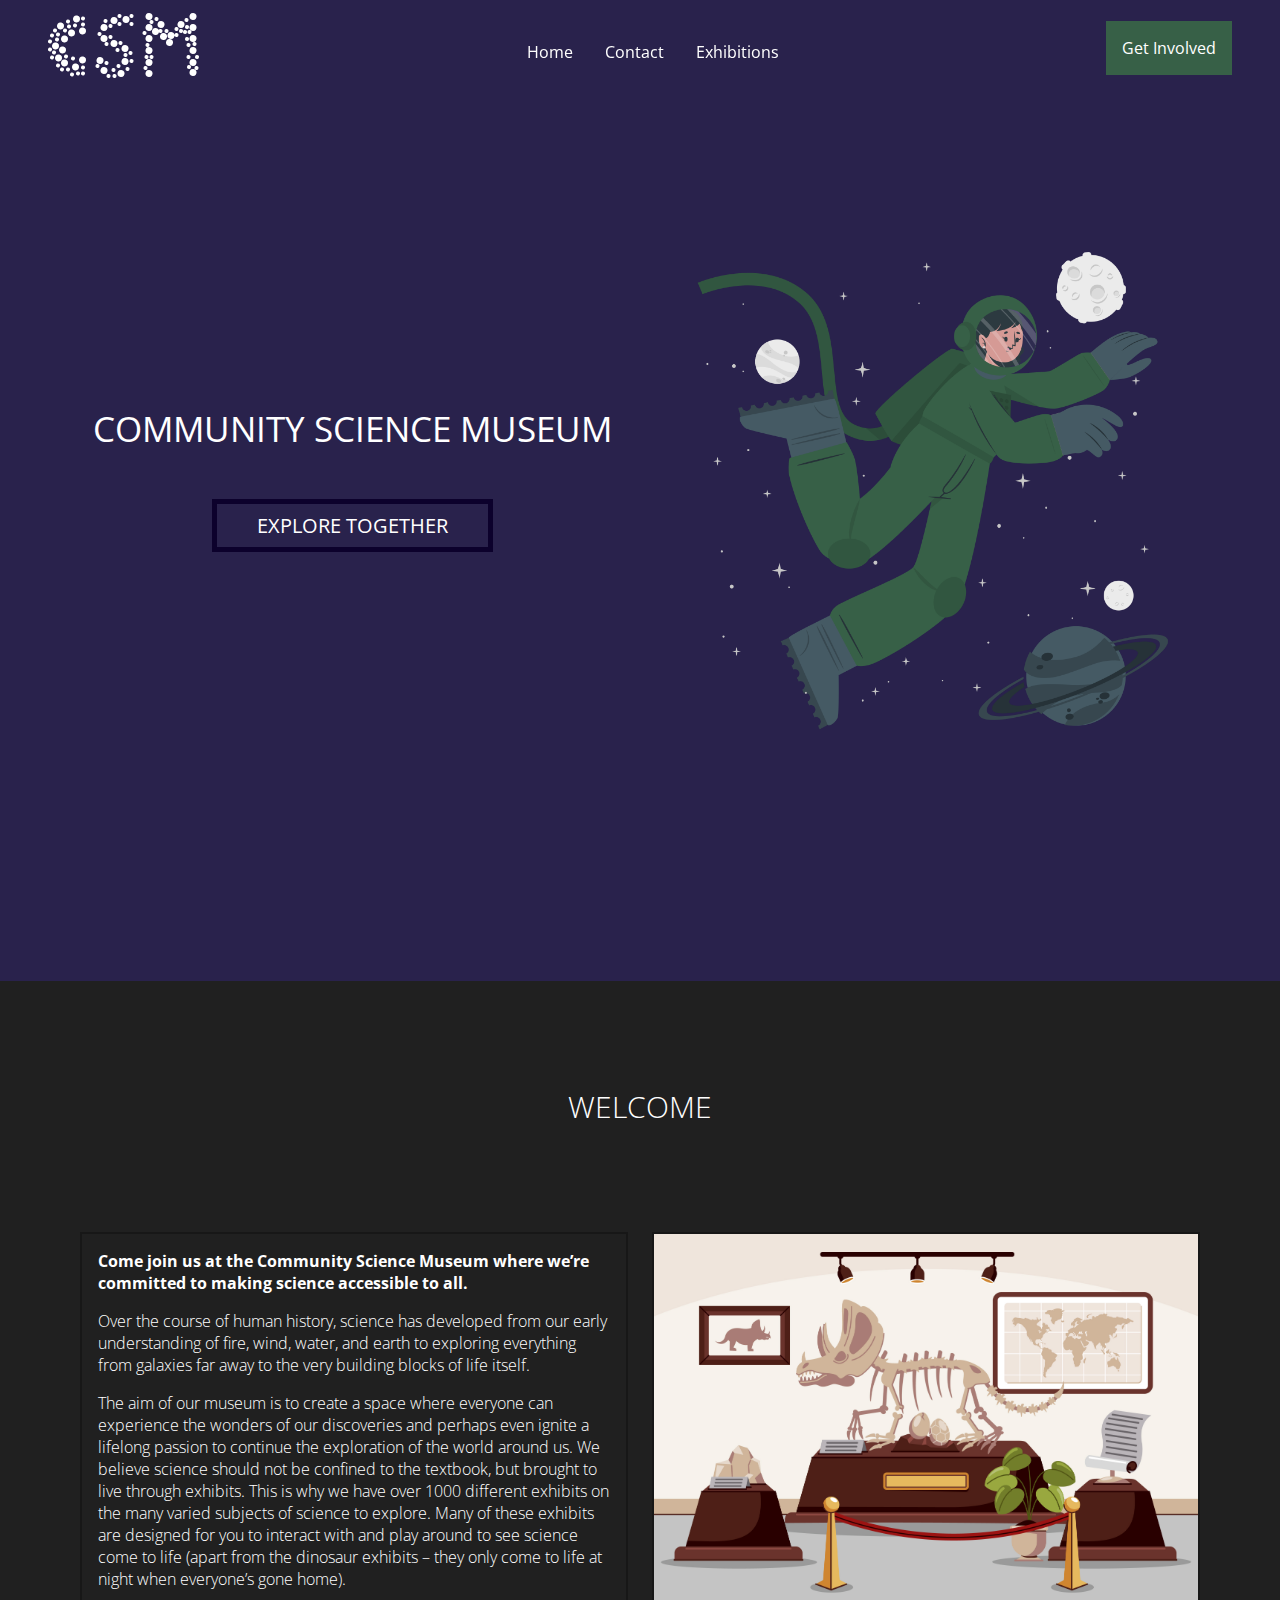
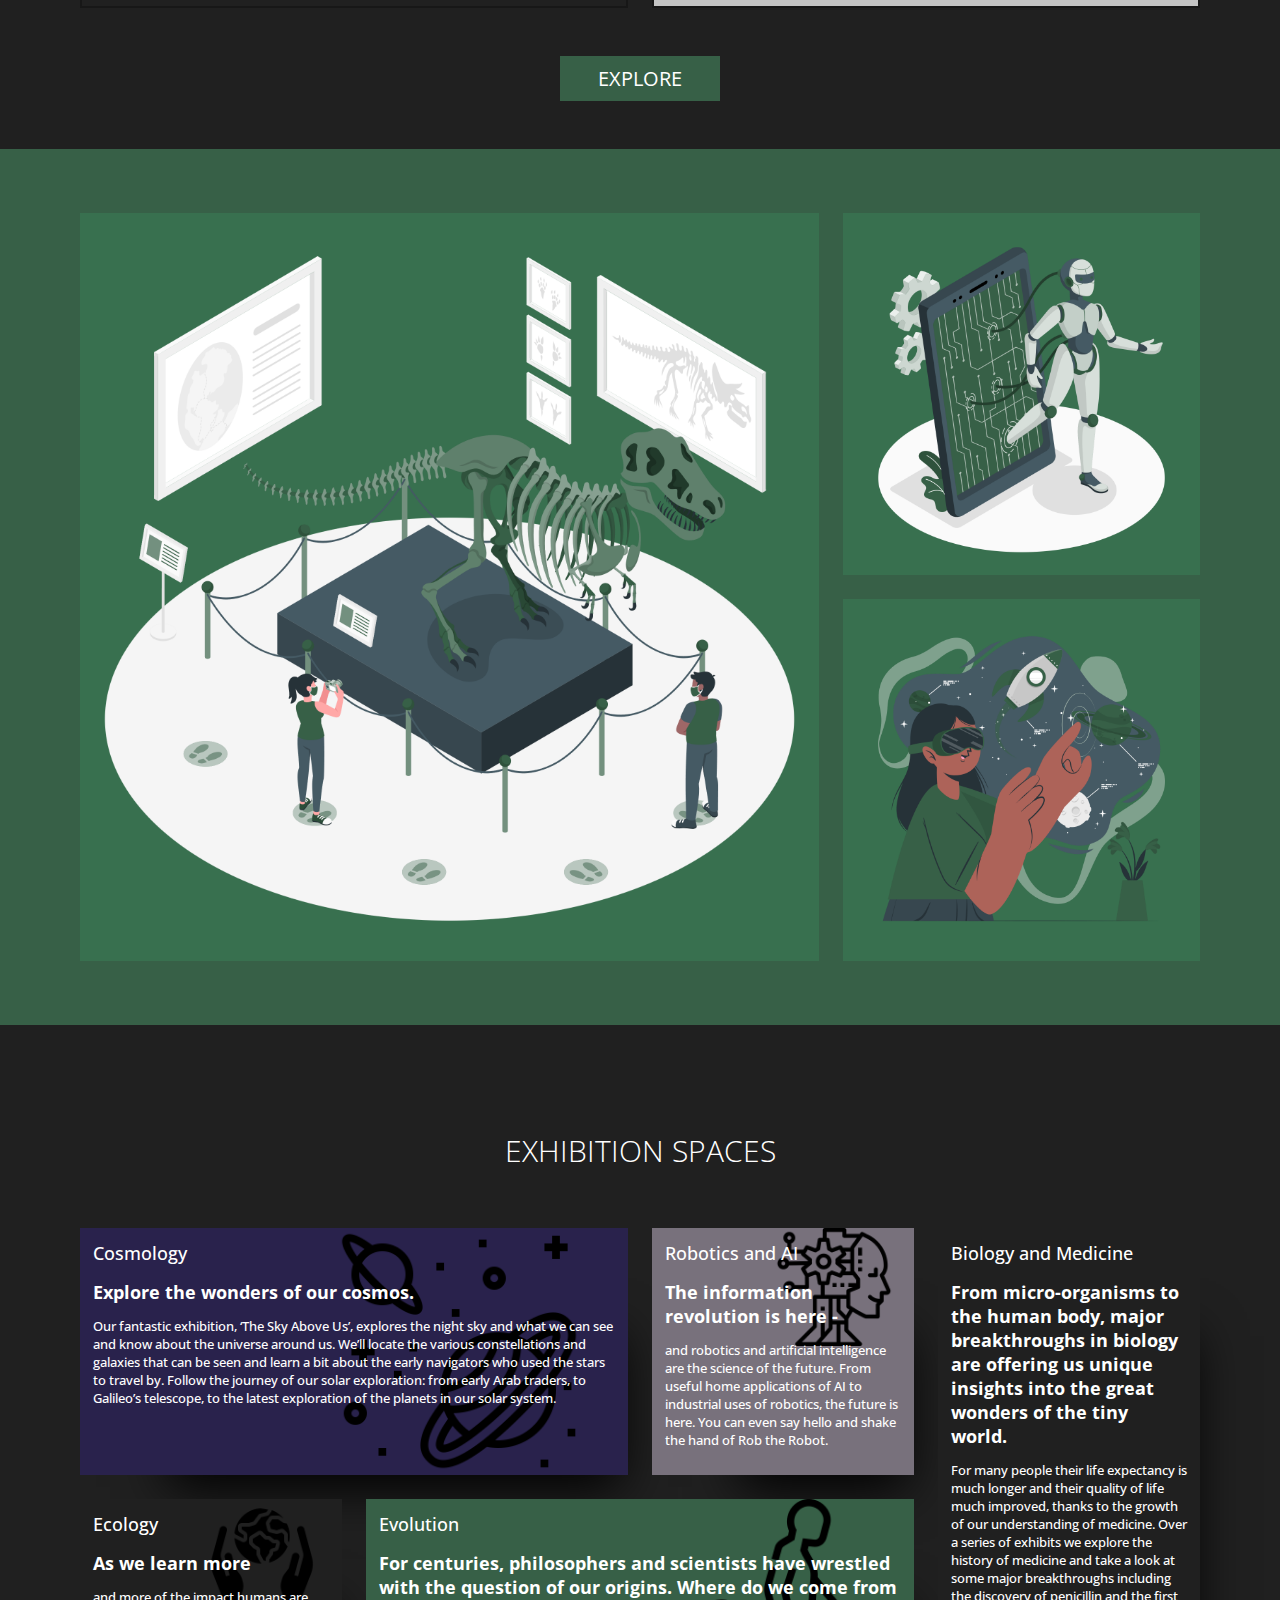
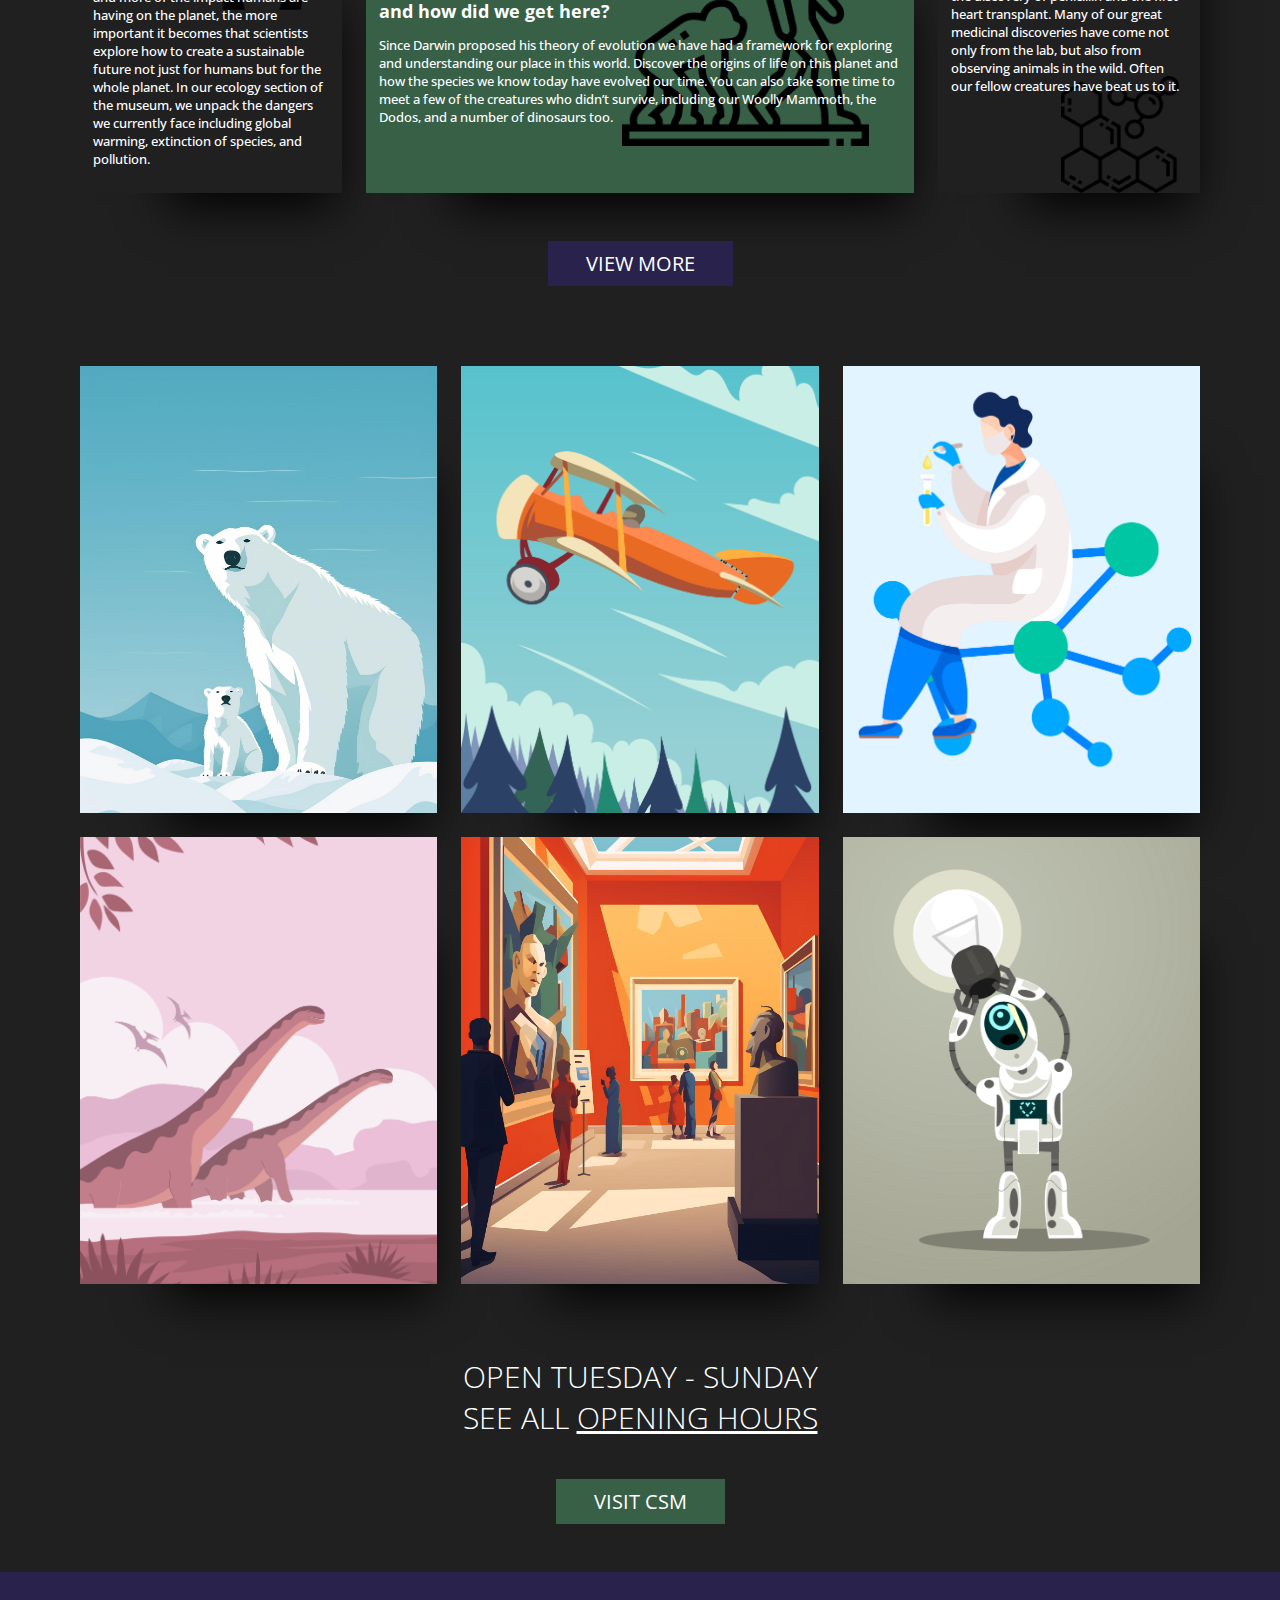
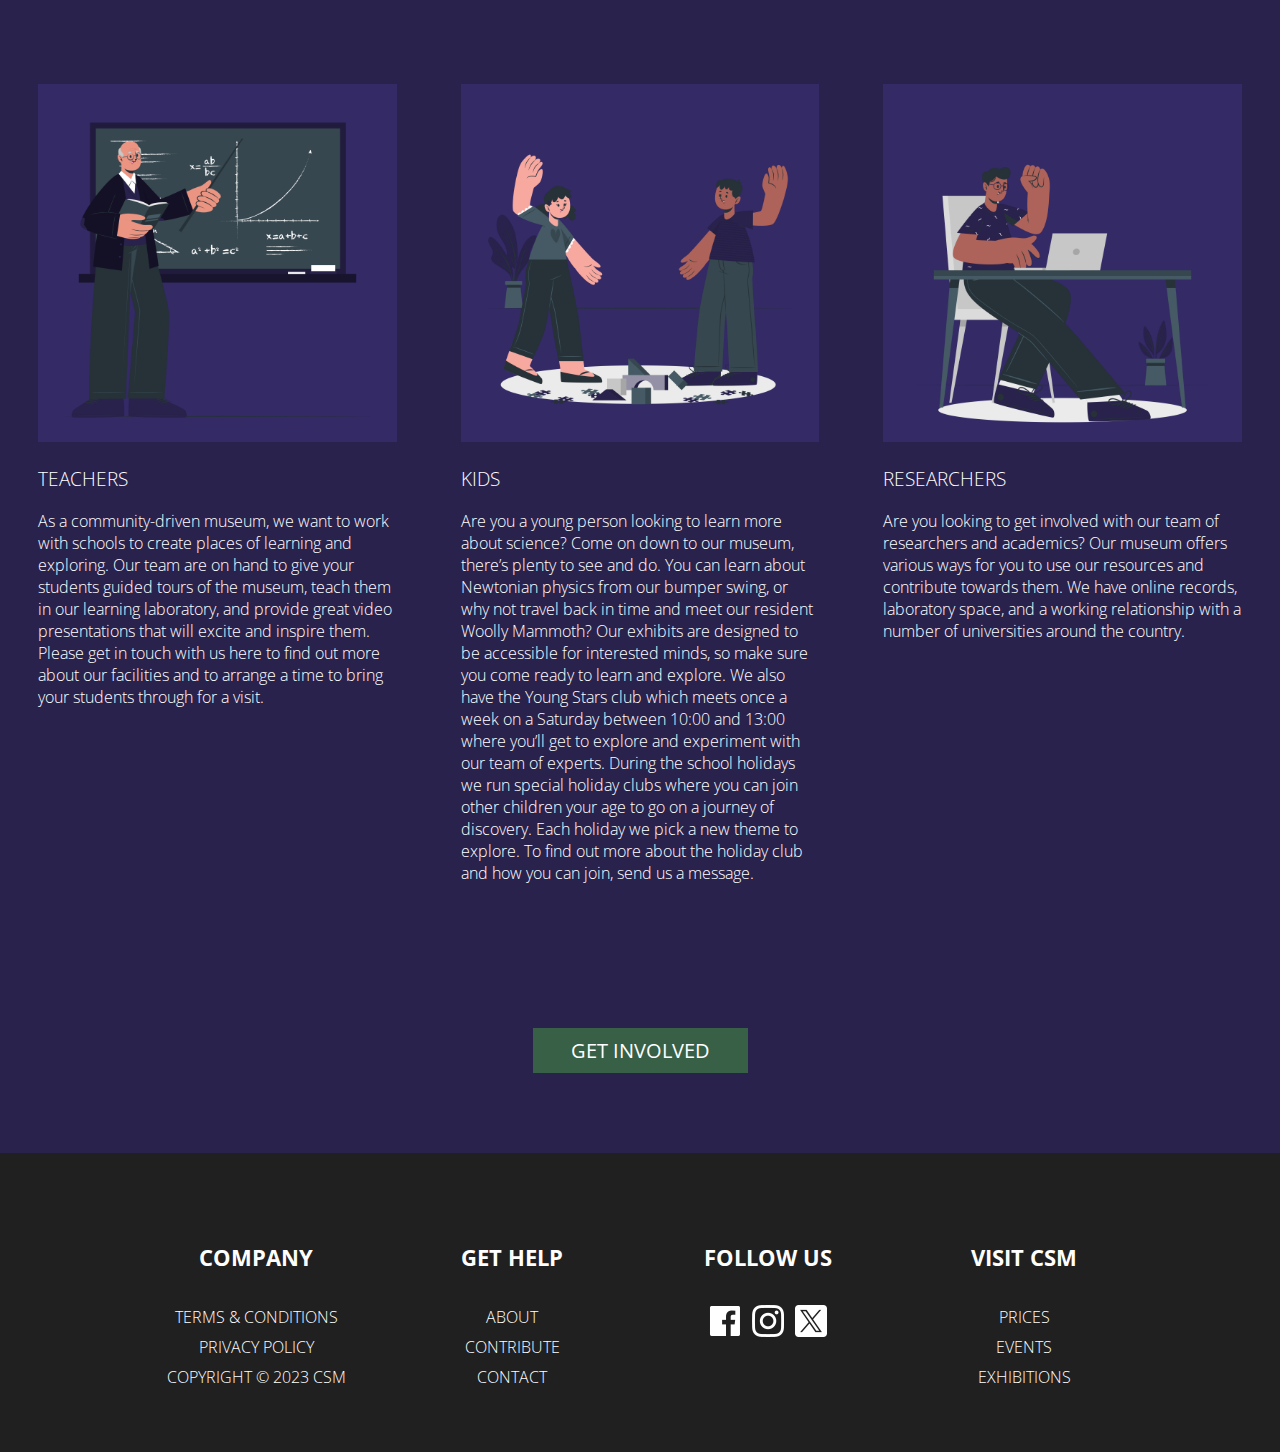
==== commit 7c431bdb: "css" ====
--- a/index.html
+++ b/index.html
@@ -33,7 +33,7 @@
     </nav>
 
     <main id="homepage">
-      <div class="banner">
+      <section class="banner">
         <div class="greenastro">
           <div class="astro-item">
             <h1 class="banner-title">COMMUNITY SCIENCE MUSEUM</h1>
@@ -47,7 +47,7 @@
             <img src="images/astro1000.png" alt="" />
           </div>
         </div>
-      </div>
+      </section>
 
       <div class="welcome">
         <h2 class="explain wlc">WELCOME</h2>
@@ -85,7 +85,7 @@
         </button>
       </div>
 
-      <div class="container-bg purple">
+      <section class="container-bg purple">
         <div class="container container-home">
           <div class="container-item">
             <img src="images/fossilbig.png" alt="Robot sitting down" />
@@ -97,14 +97,14 @@
             <img src="images/vrcheck.png" alt="Scientist testing a machine" />
           </div>
         </div>
-      </div>
+      </section>
 
       <div class="welcome">
         <h2 class="explain wlc">EXHIBITION SPACES</h2>
       </div>
 
-      <div class="container exhibition-grid">
-        <div class="exhibition cosmology">
+      <section class="container exhibition-grid">
+        <a href="exhibition.html" class="exhibition cosmology">
           <div class="flex">
             <span class="ex-title">Cosmology</span>
           </div>
@@ -118,9 +118,9 @@
             traders, to Galileo’s telescope, to the latest exploration of the
             planets in our solar system.
           </p>
-        </div>
-
-        <div class="exhibition robotic">
+        </a>
+
+        <a href="exhibition.html" class="exhibition robotic">
           <div class="flex">
             <span class="ex-title">Robotics and AI</span>
           </div>
@@ -131,9 +131,9 @@
             robotics, the future is here. You can even say hello and shake the
             hand of Rob the Robot.
           </p>
-        </div>
-
-        <div class="exhibition ecology">
+        </a>
+
+        <a href="exhibition.html" class="exhibition ecology">
           <div class="flex">
             <span class="ex-title">Ecology</span>
           </div>
@@ -146,9 +146,9 @@
             currently face including global warming, extinction of species, and
             pollution.
           </p>
-        </div>
-
-        <div class="exhibition evolution">
+        </a>
+
+        <a href="exhibition.html" class="exhibition evolution">
           <div class="flex">
             <span class="ex-title">Evolution</span>
           </div>
@@ -165,9 +165,9 @@
             meet a few of the creatures who didn’t survive, including our Woolly
             Mammoth, the Dodos, and a number of dinosaurs too.
           </p>
-        </div>
-
-        <div class="exhibition biology">
+        </a>
+
+        <a href="exhibition.html" class="exhibition biology">
           <div class="flex">
             <span class="ex-title">Biology and Medicine</span>
           </div>
@@ -186,22 +186,22 @@
             only from the lab, but also from observing animals in the wild.
             Often our fellow creatures have beat us to it.
           </p>
-        </div>
-      </div>
+        </a>
+      </section>
       <div class="cta">
         <button class="btn view-more">
           <a href="exhibition.html">VIEW MORE</a>
         </button>
       </div>
 
-      <div id="gallery-section" class="container image-gallery">
-        <div class="gallery-item"></div>
-        <div class="gallery-item"></div>
-        <div class="gallery-item"></div>
-        <div class="gallery-item"></div>
-        <div class="gallery-item"></div>
-        <div class="gallery-item"></div>
-      </div>
+      <section id="gallery-section" class="container image-gallery">
+        <div class="gallery-item"></div>
+        <div class="gallery-item"></div>
+        <div class="gallery-item"></div>
+        <div class="gallery-item"></div>
+        <div class="gallery-item"></div>
+        <div class="gallery-item"></div>
+      </section>
 
       <div class="welcome">
         <h2 class="opening wlc">
@@ -216,7 +216,7 @@
         </button>
       </div>
 
-      <div id="explore-section" class="explore-bg">
+      <section id="explore-section" class="explore-bg">
         <div class="explore-flex">
           <div class="explore-card">
             <img
@@ -272,11 +272,11 @@
           </div>
         </div>
         <div class="cta">
-          <button class="btn view-more">
+          <button class="btn explore">
             <a href="get-involved.html">GET INVOLVED</a>
           </button>
         </div>
-      </div>
+      </section>
     </main>
 
     <footer>
@@ -299,16 +299,19 @@
       <div class="footer-col">
         <h4>FOLLOW US</h4>
         <div class="social">
-          <img src="images/facebook (1).png" alt="facebook logo" />
-          <img src="images/instagram (1).png" alt="instagram logo" />
-          <img src="images/twitter (2).png" alt="twitter logo" />
+          <img src="images/facebook (1) 1.png" alt="facebook logo" />
+          <img src="images/instagram (1) 1.png" alt="instagram logo" />
+          <img src="images/twitter (2) 1.png" alt="twitter logo" />
         </div>
       </div>
 
       <div class="footer-col">
-        <div class="csm-bw">
-          <img src="images/CSM-LOGO-BLACK-WHITE.png" alt="CSM logo" />
-        </div>
+        <h4>VISIT CSM</h4>
+        <ul>
+          <li><a href="contact.html#aboutpage">PRICES</a></li>
+          <li><a href="exhibition.html#upcome-section">EVENTS</a></li>
+          <li><a href="exhibition.html">EXHIBITIONS</a></li>
+        </ul>
       </div>
     </footer>
   </body>
--- a/style.css
+++ b/style.css
@@ -90,8 +90,8 @@
   font-weight: 400;
 }
 
-.menu > li a:hover {
-  font-weight: 700;
+.menu > li:hover {
+  transform: scale(1.1);
 }
 
 .menu-button-container {
@@ -203,9 +203,8 @@
   display: flex;
   flex-wrap: wrap;
   margin-top: auto;
-  background-color: var(--primary-white);
+  background-color: var(--body-bg);
   padding: 60px 10%;
-  color: var(--primary-purple);
 }
 
 .footer-col {
@@ -229,14 +228,18 @@
 .footer-col a,
 .footer-col {
   text-decoration: none;
-  color: black;
-  transition: 0.4s ease;
-  font-weight: 400;
+  color: var(--primary-white);
+  font-weight: 300;
   line-height: 30px;
-}
-
-.footer-col a:hover {
-  padding-left: 2px;
+  transition: all .2s ease-in-out;
+}
+
+.footer-col li:hover {
+  transform: scale(1.1)
+}
+
+.footer-col li {
+  transition: 250ms ease-in-out;
 }
 
 .social img {
@@ -417,7 +420,7 @@
 }
 
 .container-bg.purple {
-  background-color: var(--primary-purple);
+  background-color: var(--primary-green);
   padding: 2rem;
 }
 
@@ -432,7 +435,7 @@
   max-width: 100%;
   min-height: 100%;
   padding: 1rem;
-  border: 2px solid rgb(12, 1, 44);
+  background-color: var(--secondary-green);
 }
 
 .container-item:nth-child(1) {
@@ -461,6 +464,10 @@
   background-position: top right 15%;
 }
 
+ .exhibition-grid > a {
+  text-decoration: none;
+}
+
 .exhibition:hover {
   transform: translateY(-20px);
   background: var(--primary-white);
@@ -632,12 +639,12 @@
 
 .btn:hover {
   transform: translateY(-5px);
-  transition: ease-in 0.3s;
+  transition: ease-in 0.2s;
 }
 
 .get-involved:hover {
   transform: translateY(-5px);
-  transition: ease-in 0.3s;
+  transition: ease-in 0.2s;
 }
 
 .btn.visit {
@@ -656,7 +663,7 @@
 
 
 .explore-bg {
-  background-color: var(--primary-green);
+  background-color: var(--primary-purple);
   padding-bottom: 2rem;
 }
 
@@ -671,7 +678,7 @@
 
 .explore-card img {
   max-width: 100%;
-  background-color: var(--secondary-green);
+  background-color: var(--secondary-purple);
 
 }
 
@@ -700,12 +707,20 @@
 
 /* EXHIBITION PAGE */
 
-.exhibition-banner {
-  background-image: url(images/exhibition-banner.png);
-  height: 70vh;
-  background-position: top right 70%;
-  background-size: cover;
-  overflow: hidden;
+
+.meta img {
+  max-width: 100%;
+  -moz-animation: spinHorizontal 3s infinite linear;
+  -o-animation: spinHorizontal 3s infinite linear;    
+  -webkit-animation: spinHorizontal 3s infinite linear;
+  animation: spinHorizontal 3s infinite linear;
+}
+
+
+  
+@keyframes spinHorizontal {
+  0% { transform: rotateY(0deg); }
+  100% { transform: rotateY(360deg); }
 }
 
 .ex-container {
@@ -739,7 +754,6 @@
   box-sizing: border-box;
   text-align: center;
   transition: transform 0.5s ease-in-out;
-  transform: translateY(50px);
   opacity: 0;
   background-color: rgba(41, 34, 76, 0.9);
   z-index: 2;
@@ -771,7 +785,7 @@
   max-width: 100%;
   max-height: 100%;
   object-position: center;
-  background-color: var(--secondary-green);
+  background-color: var(--body-bg);
   box-shadow: 2.5rem 3.75rem 3rem -3rem black;
 }
 
@@ -811,30 +825,6 @@
 }
 
 
-.upcomming-bg {
-  background-color: var(--primary-purple);
-}
-
-.upcomming {
-  gap: 1.5rem;
-  display: grid;
-  padding-block: 2rem;
-}
-
-.event-item img {
-  max-width: 100%;
-}
-
-.event-item {
-  justify-content: center;
-  text-align: center;
-  color: var(--primary-white);
-}
-
-.event-item p {
-  font-weight: 300;
-}
-
 .intrested {
   display: grid;
   justify-content: center;
@@ -843,6 +833,18 @@
   color: var(--primary-white);
 }
 
+.event-bg {
+  background-color: var(--primary-green);
+}
+
+.explore-card.ev img {
+  background-color: var(--secondary-green);
+}
+
+.ev h3 {
+  font-weight: 700;
+}
+
 .intrested p {
   margin-top: -10px;
 }
@@ -852,14 +854,11 @@
 }
 
 .contact-banner {
-  height: 85vh;
-  background-image: url(images/welcomebanner.png);
-}
-
-.contact-banner span {
-  color: var(--primary-white);
-  display: flex;
-  justify-content: center;
+  background-color: var(--primary-green);
+}
+
+.none img {
+  animation: none;
 }
 
 .contact-t {
@@ -912,6 +911,16 @@
   background-color: var(--primary-purple);
   padding-top: 2rem;
   padding-bottom: 4rem;
+  background-image: url(images/activesupp.png);
+  background-position: top left -25%;
+  background-size: 50%;
+  background-repeat: no-repeat;
+}
+
+@media (max-width: 700px) {
+  .contact-bg {
+    background-image: none;
+  }
 }
 
 .question {
@@ -1052,6 +1061,7 @@
   display: flex;
   justify-content: center;
   flex-direction: column;
+  padding-bottom: 5rem;
 }
 
 .terms-container h3 {
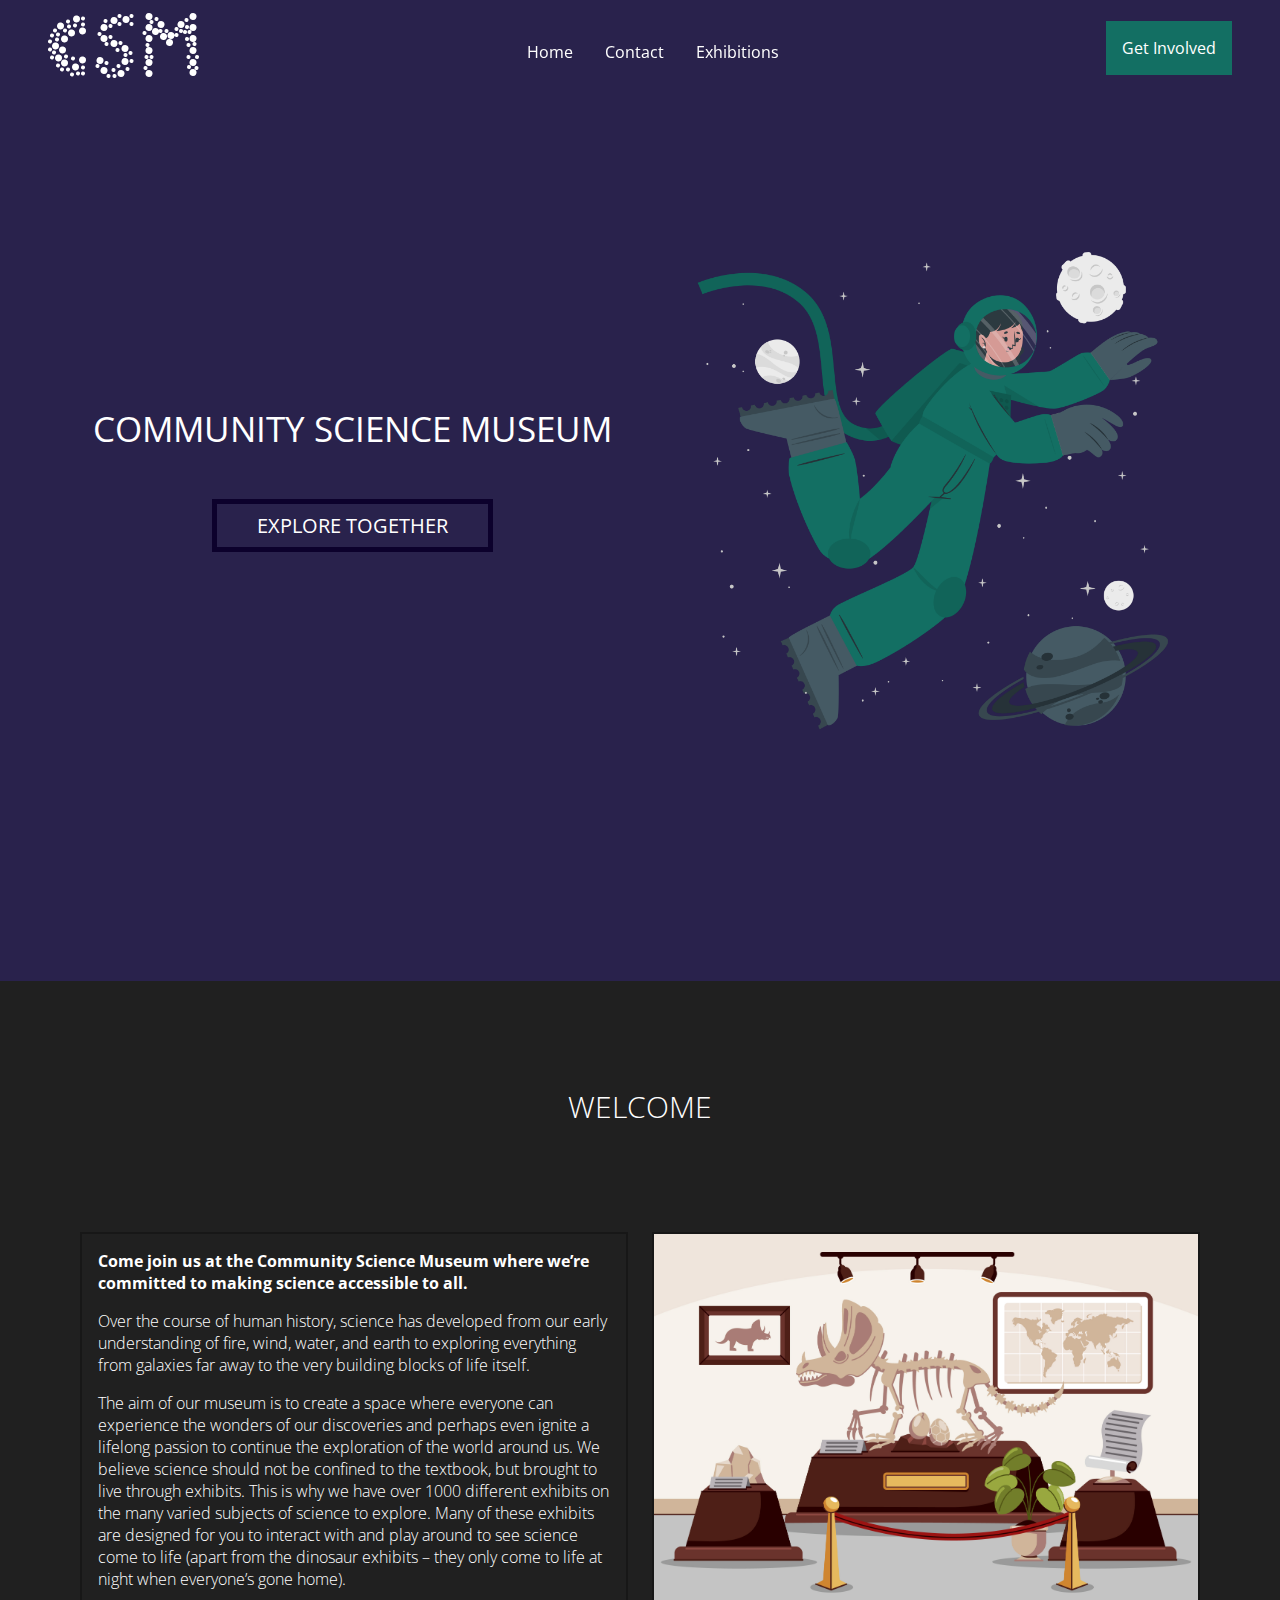
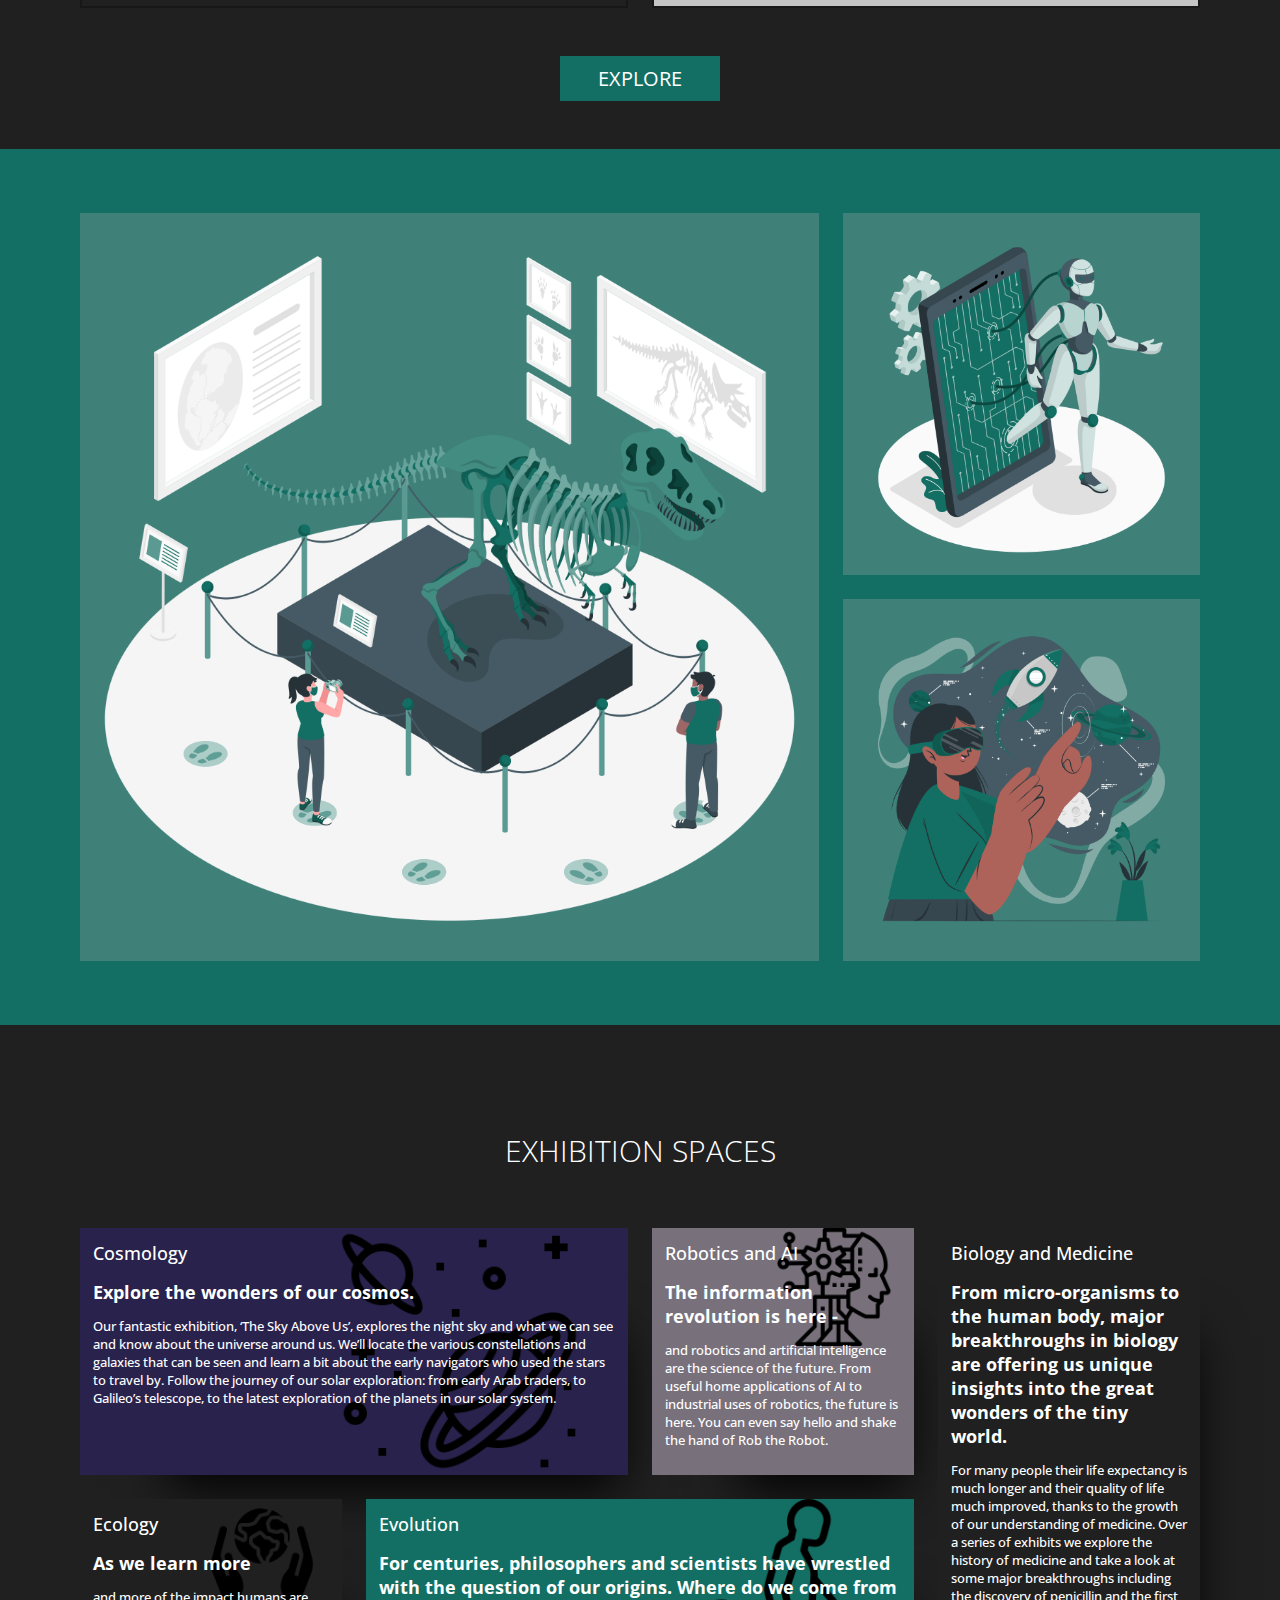
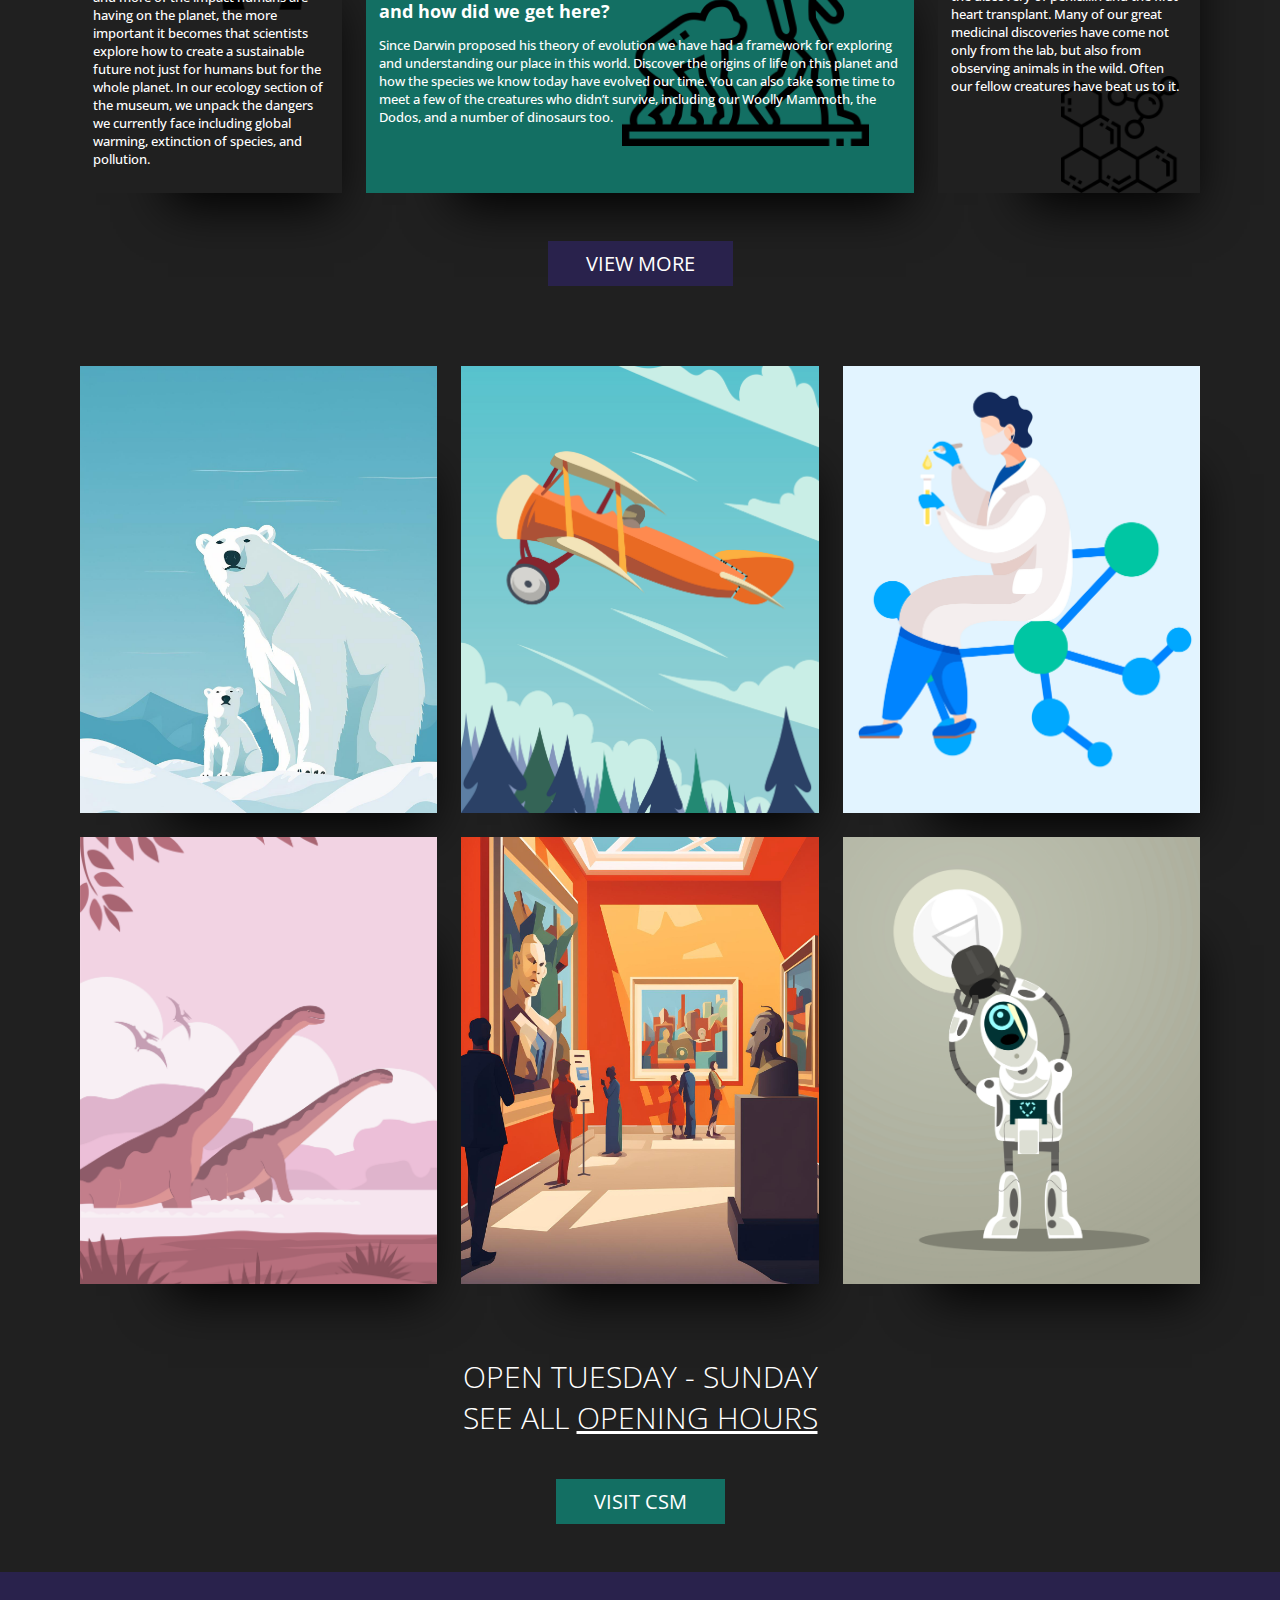
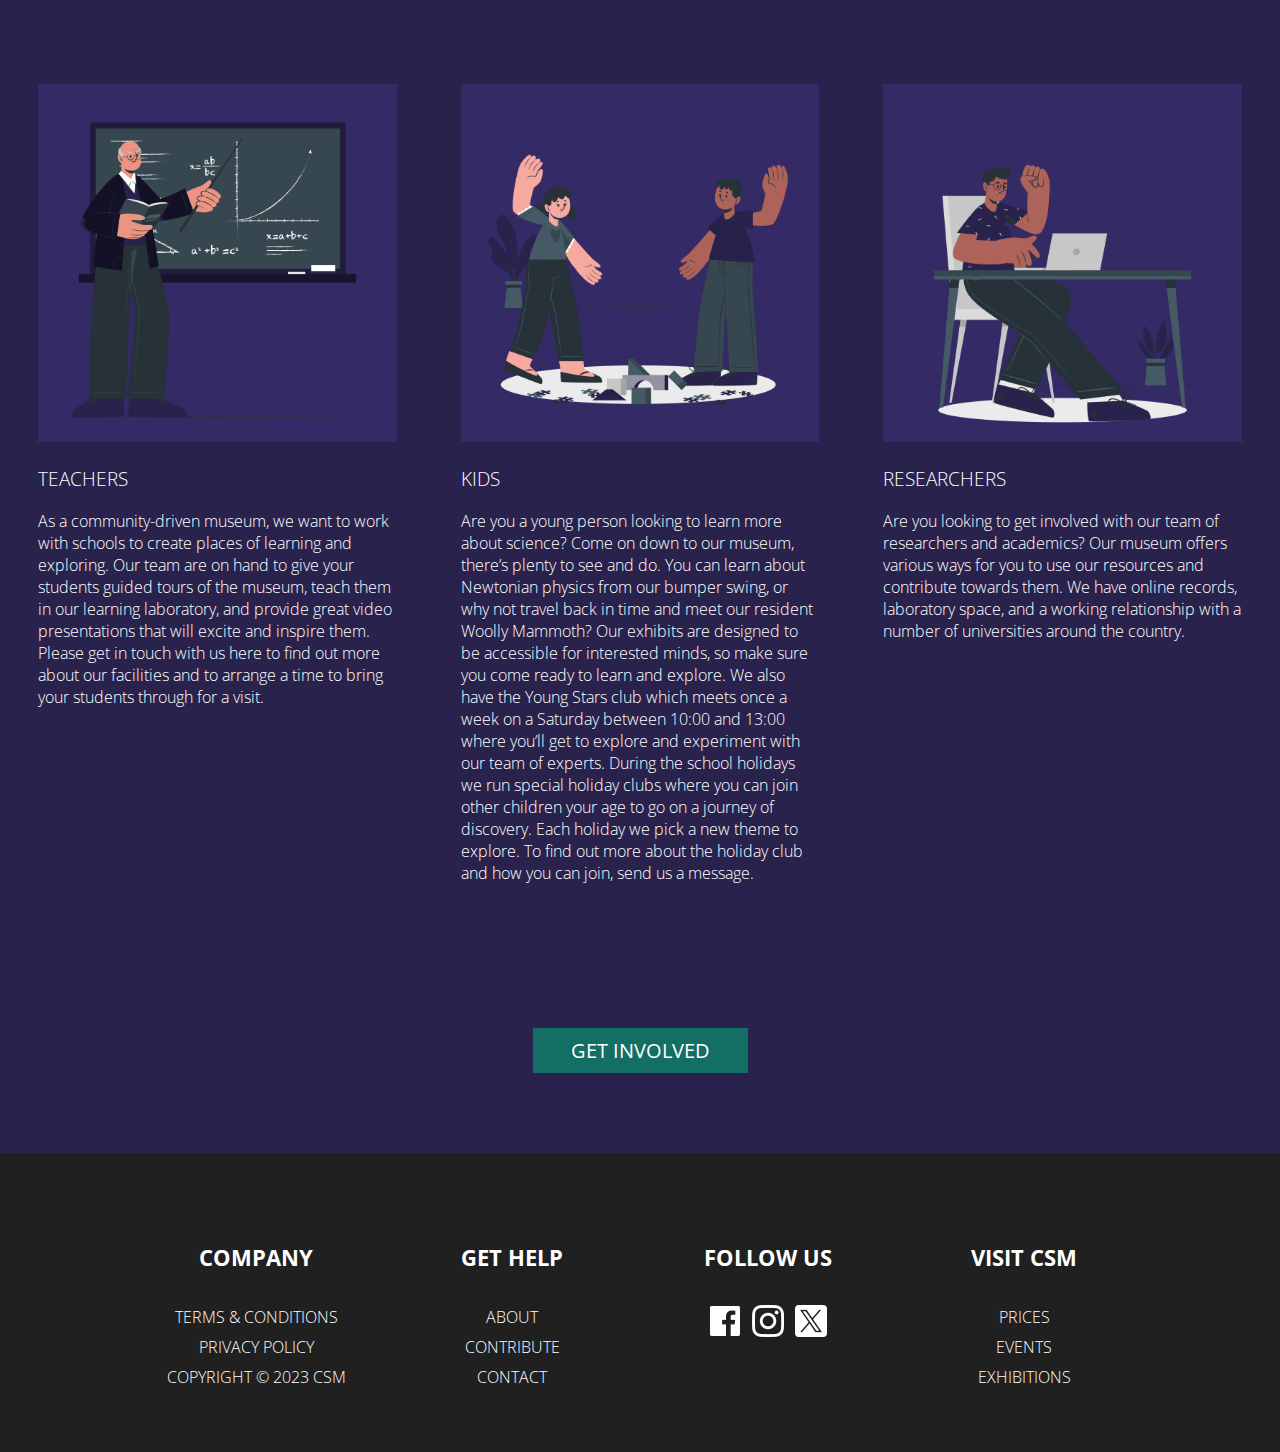
==== commit 8c9dd22c: "changed color and edited images" ====
--- a/index.html
+++ b/index.html
@@ -44,7 +44,10 @@
             </div>
           </div>
           <div class="astro-item">
-            <img src="images/astro1000.png" alt="" />
+            <img
+              src="images/Astronaut-cuate (1).png"
+              alt="animated astronaut spinning around in circles"
+            />
           </div>
         </div>
       </section>
@@ -88,13 +91,22 @@
       <section class="container-bg purple">
         <div class="container container-home">
           <div class="container-item">
-            <img src="images/fossilbig.png" alt="Robot sitting down" />
+            <img
+              src="images/New normal in museums-amico (1).png"
+              alt="image of people inspecting a t-rex skeleton"
+            />
           </div>
           <div class="container-item">
-            <img src="images/airobo.png" alt="Astronaut in a spacecraft" />
+            <img
+              src="images/Android-amico (1).png"
+              alt="robot being connected to a tablet device"
+            />
           </div>
           <div class="container-item">
-            <img src="images/vrcheck.png" alt="Scientist testing a machine" />
+            <img
+              src="images/Virtual reality-cuate (4).png"
+              alt="Child playing with a VR-headset"
+            />
           </div>
         </div>
       </section>
--- a/style.css
+++ b/style.css
@@ -16,8 +16,8 @@
 }
 
 :root {
-  --primary-green: #376047;
-  --secondary-green: #38704f;
+  --primary-green: #136f63;
+  --secondary-green: #3f8179;
   --body-bg: #202020;
   --primary-purple: #29224c;
   --secondary-purple: #342a66;
@@ -624,7 +624,7 @@
 .explore:hover,
 .visit:hover,
 .get-involved:hover {
-  box-shadow: #1b3324 5px 5px;
+  box-shadow: #080f0f 5px 5px;
 }
 
 .btn.explore-banner {
@@ -901,8 +901,8 @@
 }
 
 input[type="submit"]:hover {
-  background-color: #38704f;
-  box-shadow: #1b3324 5px 5px;
+  background-color: var(--secondary-green);
+  box-shadow: var(--primary-green) 5px 5px;
   transform: translateY(-5px);
   transition: ease-in 0.3s;
 }
@@ -942,7 +942,7 @@
 
 .how-item img {
   max-width: 100%;
-  background-color: #38704f;
+  background-color: var(--secondary-green);
   padding: 1rem;
 }
 
@@ -1004,10 +1004,6 @@
   text-align: right;
 }
 
-.getin {
-  background-image: url(images/getinvolvedbanner.png);
-  background-position: top right 80%;
-}
 
 .involved-grid {
   margin-top: 2rem;
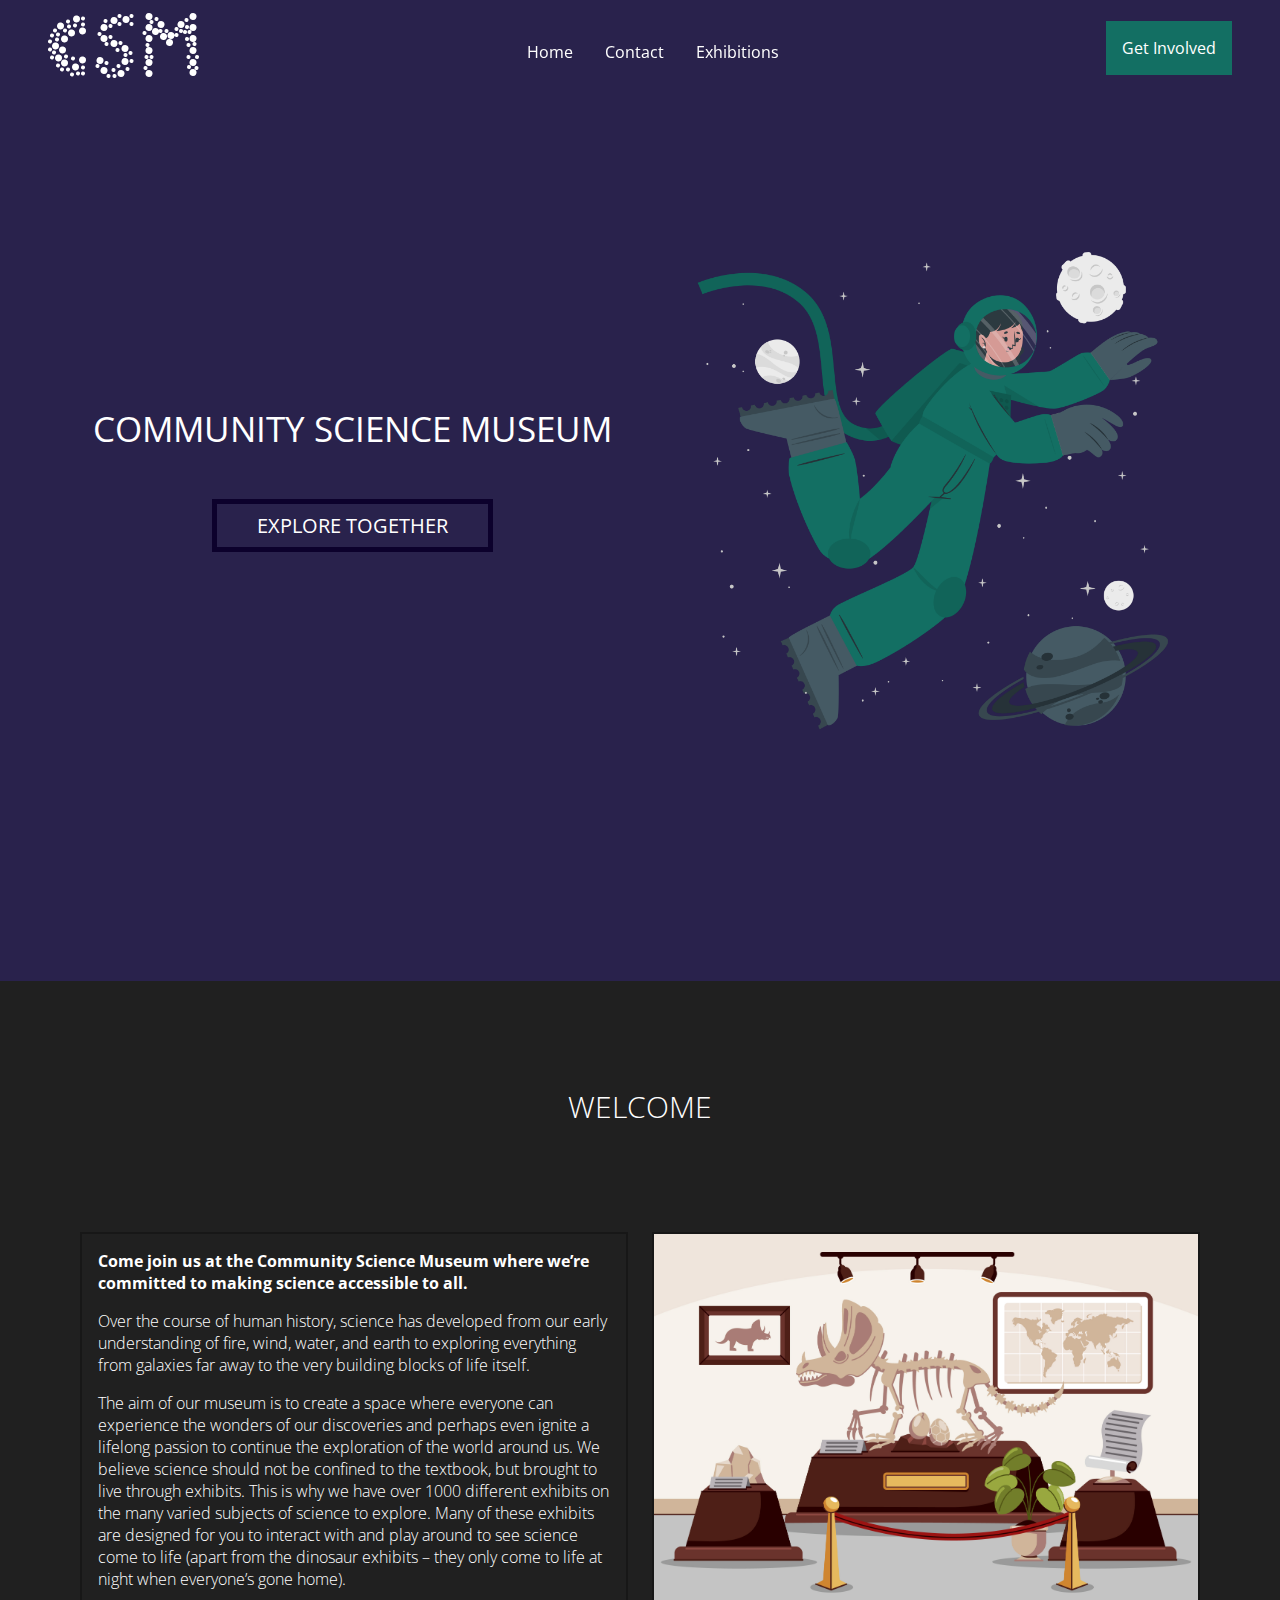
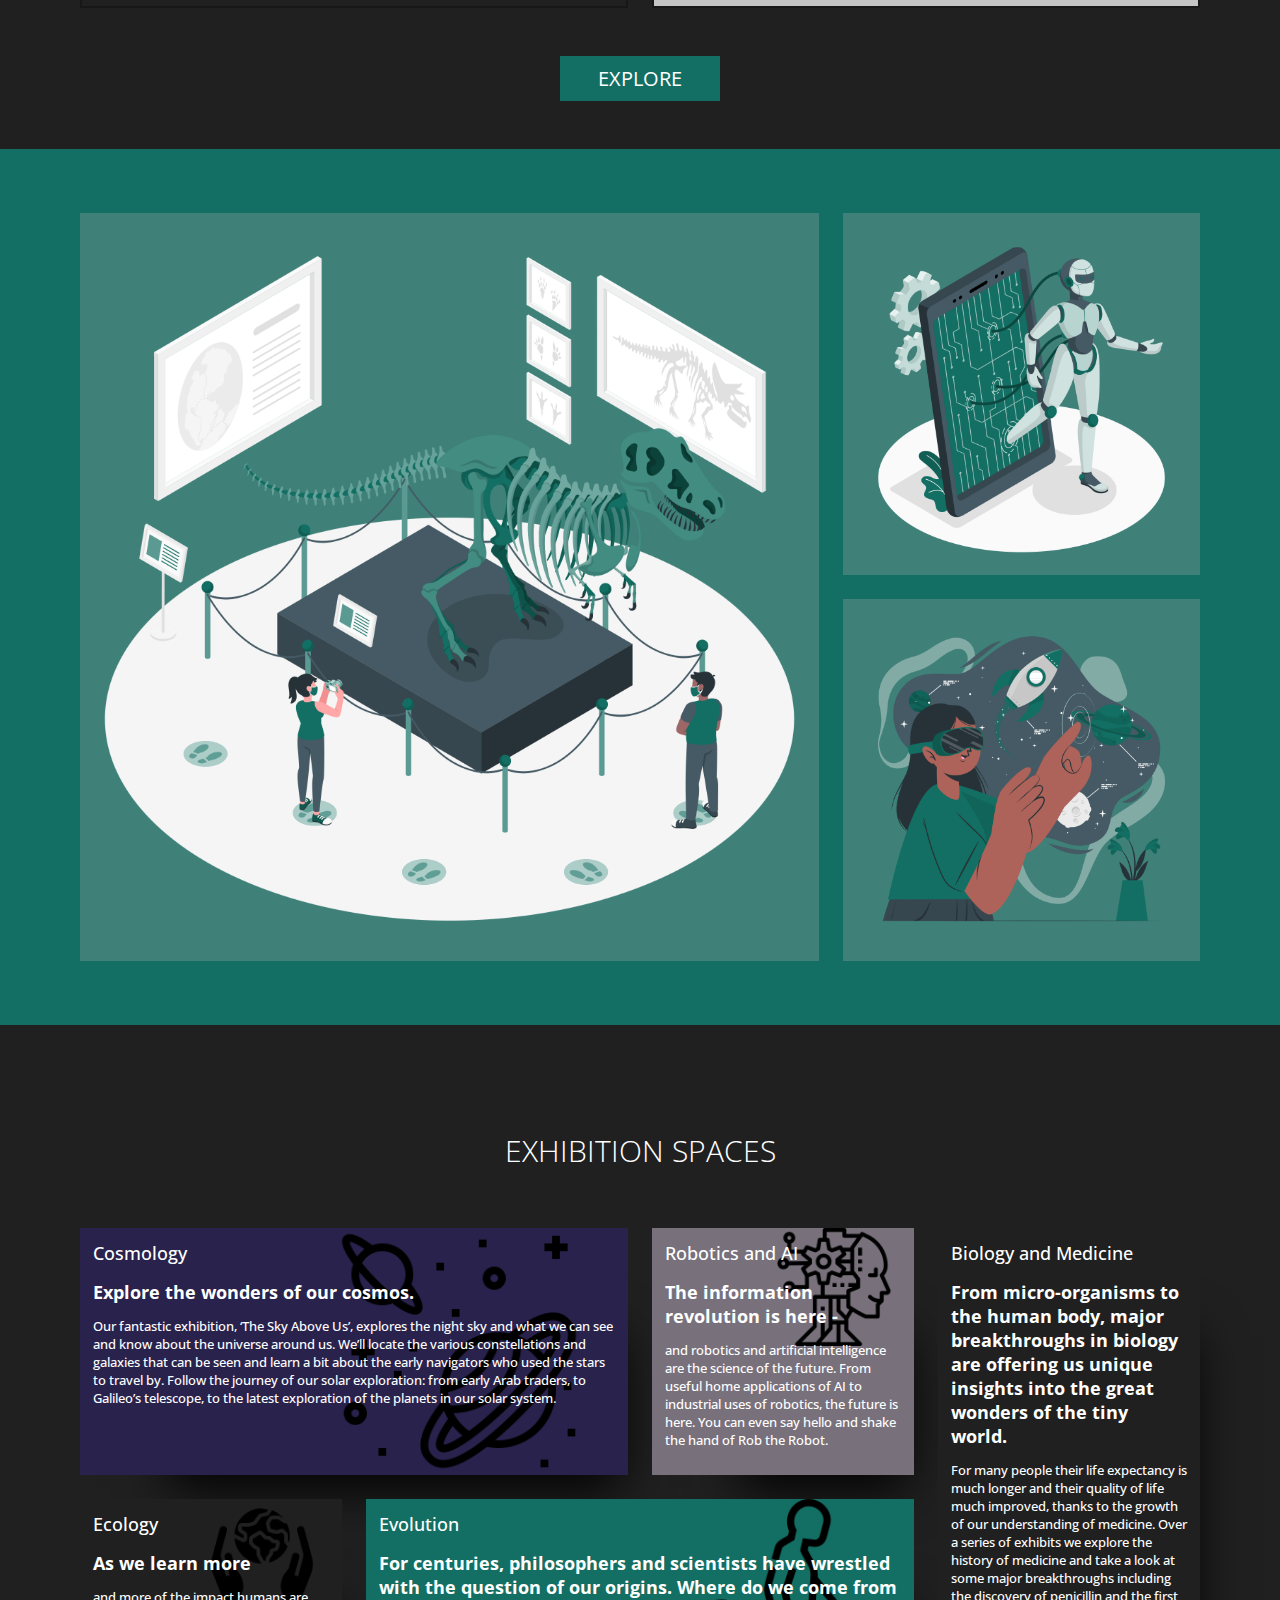
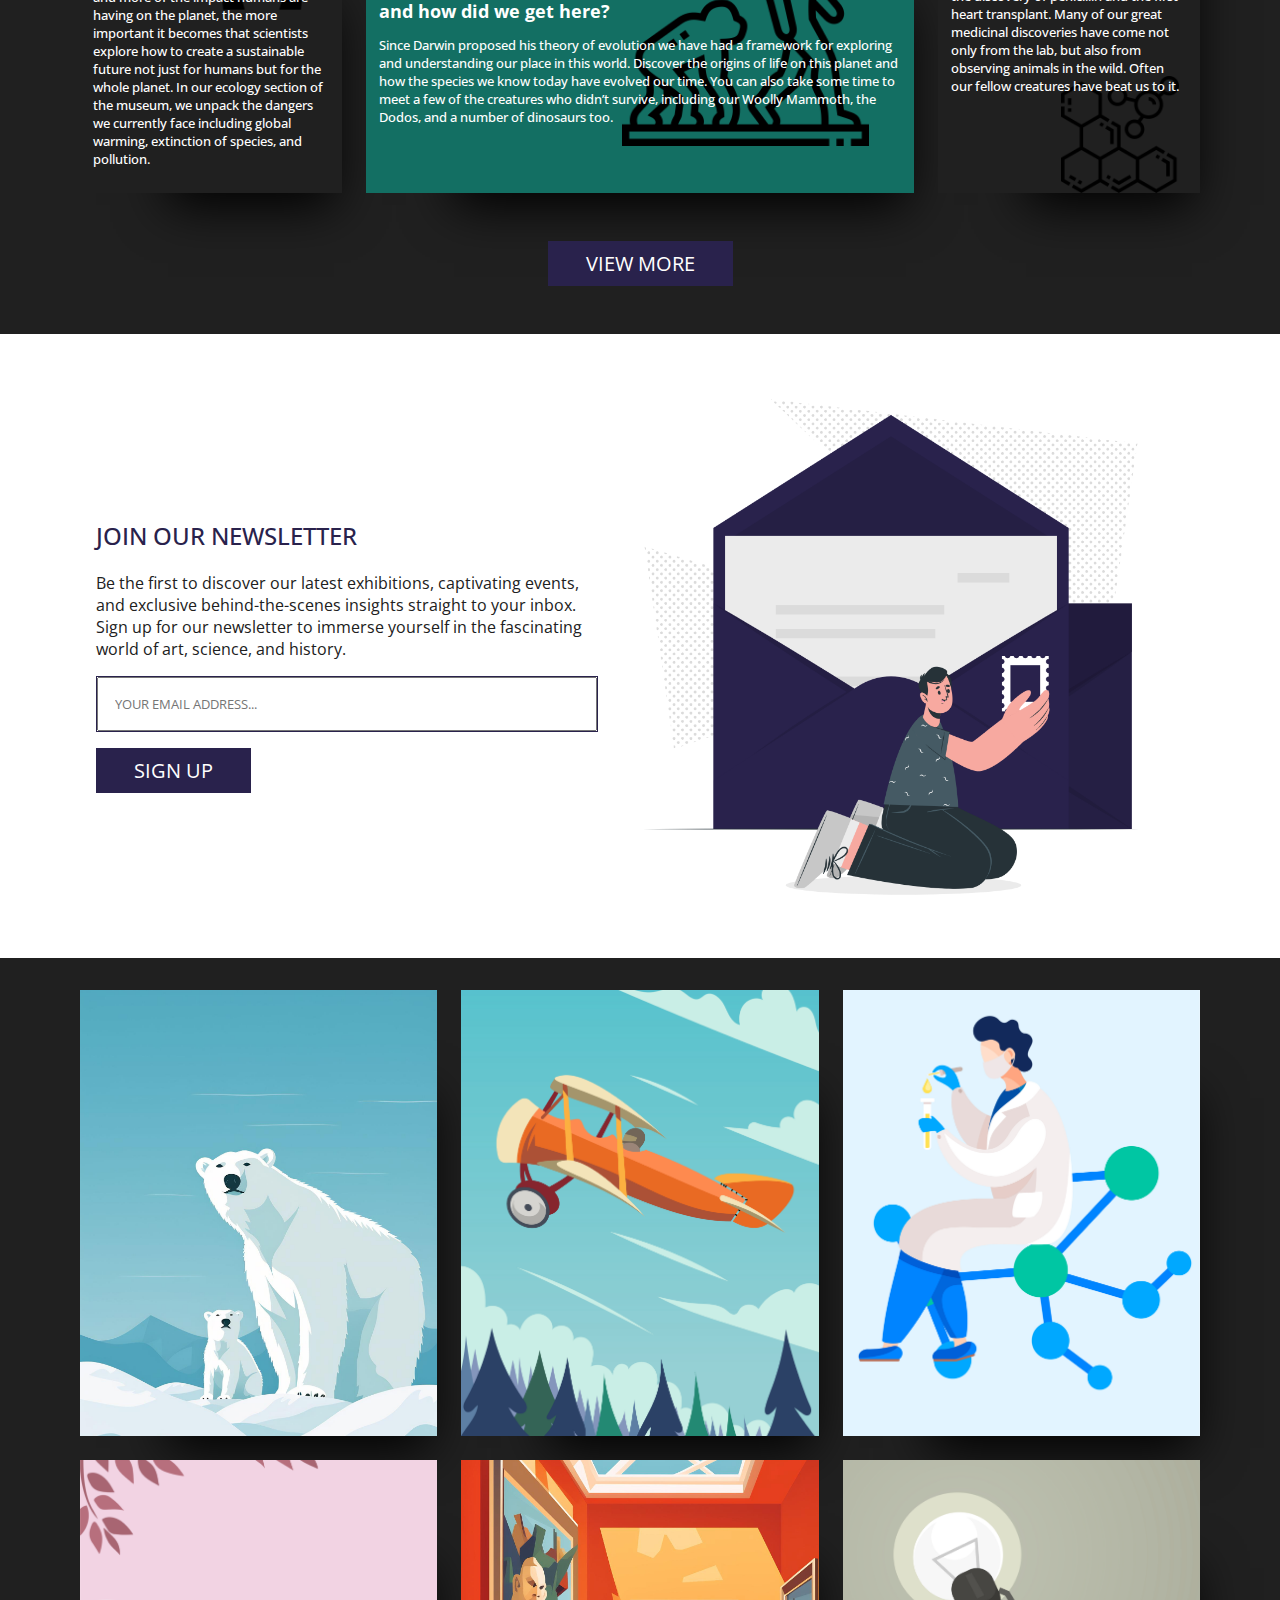
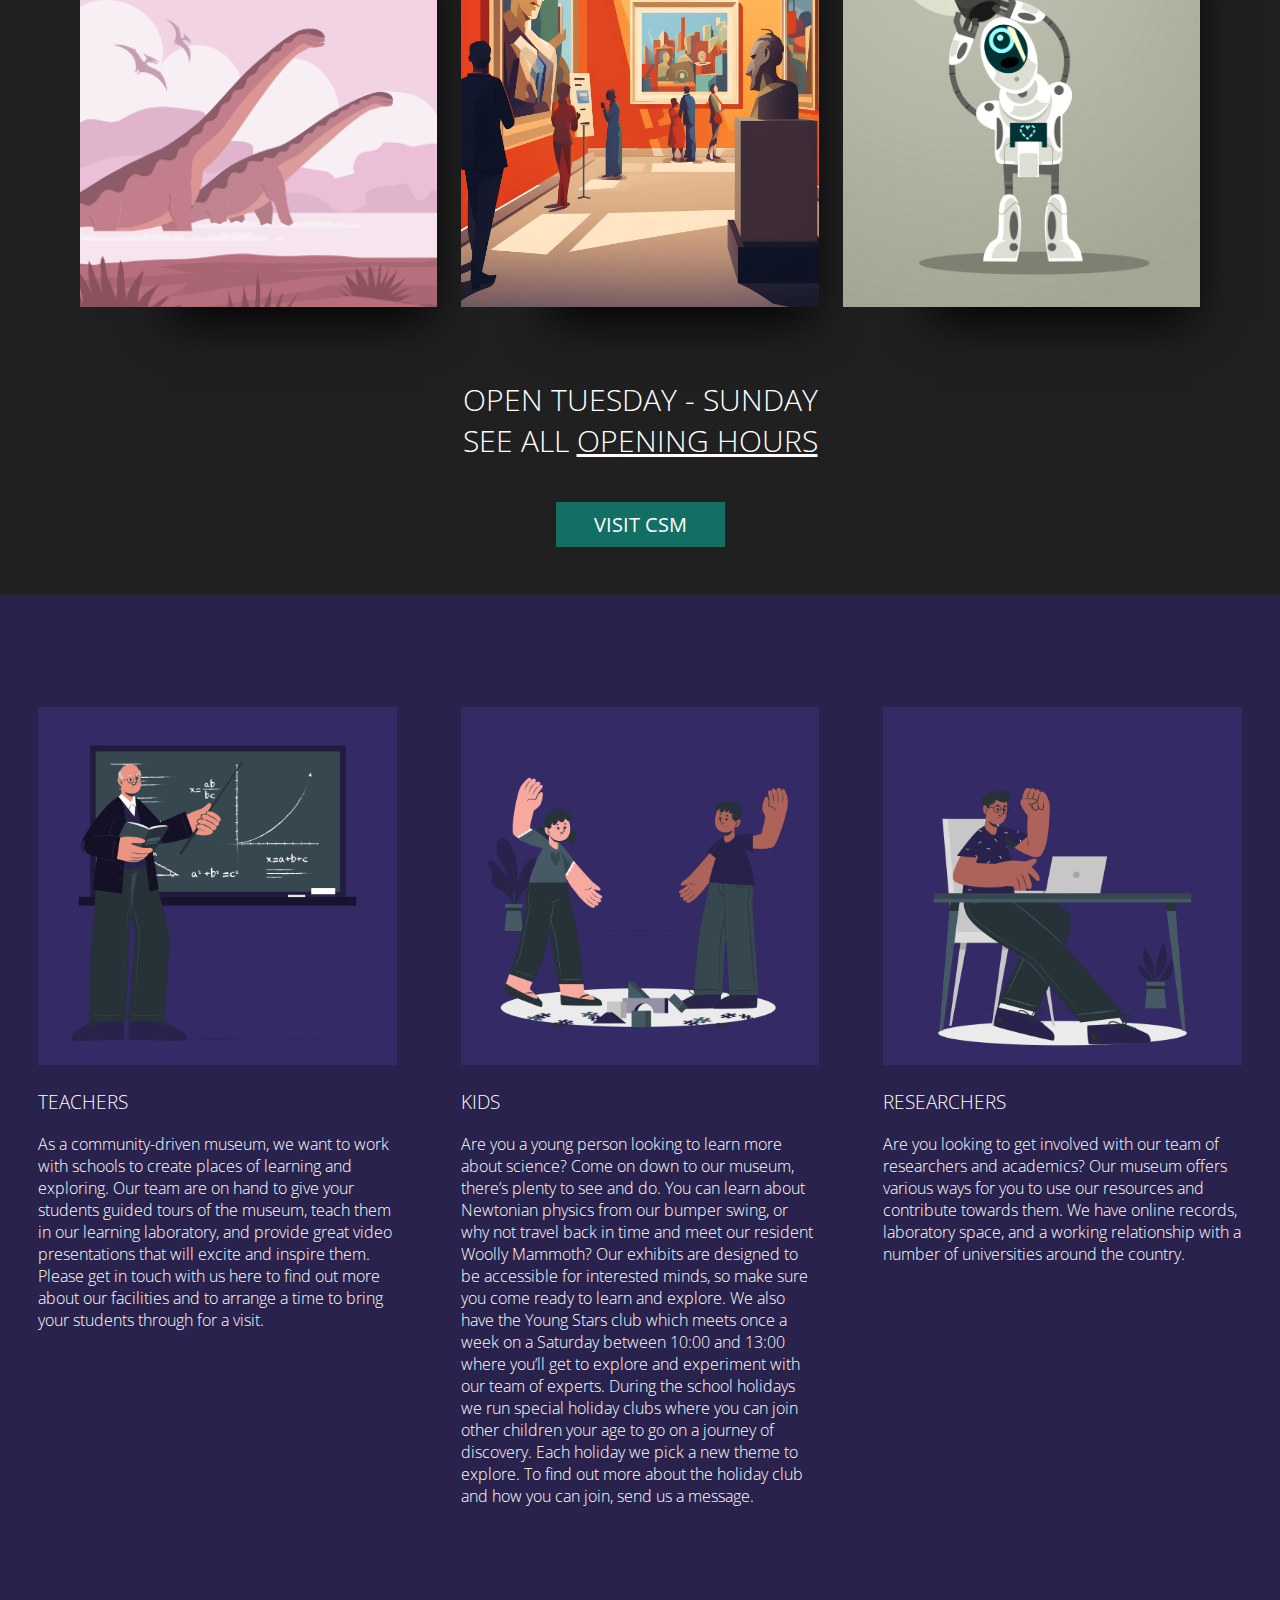
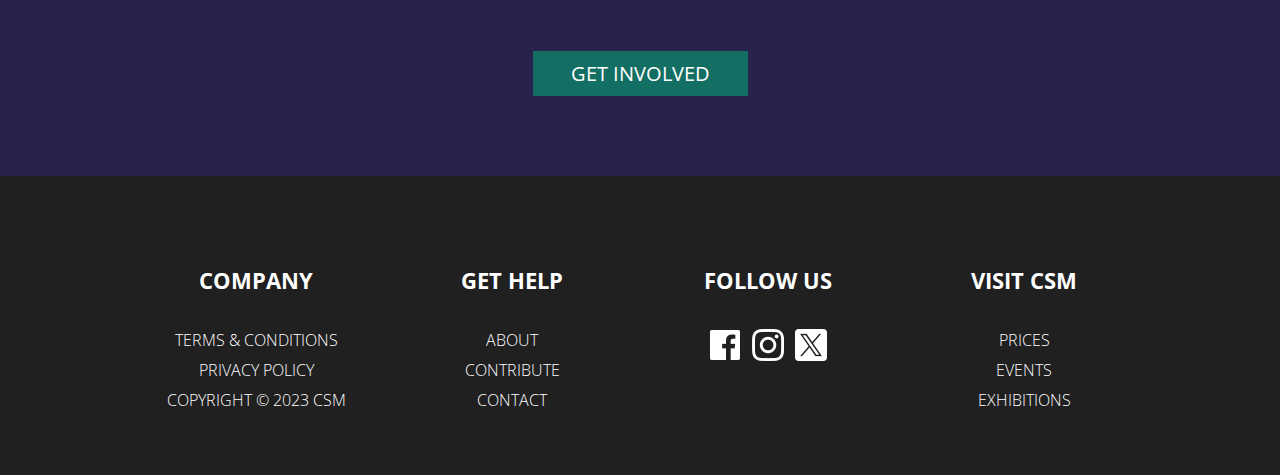
==== commit 91446c2b: "added newsletter-section" ====
--- a/index.html
+++ b/index.html
@@ -206,6 +206,39 @@
         </button>
       </div>
 
+      <section class="news-letter">
+        <div class="container news-letter-flex">
+          <div class="news-item">
+            <h2 class="news-join">JOIN OUR NEWSLETTER</h2>
+            <p>
+              Be the first to discover our latest exhibitions, captivating
+              events, and exclusive behind-the-scenes insights straight to your
+              inbox. Sign up for our newsletter to immerse yourself in the
+              fascinating world of art, science, and history.
+            </p>
+
+            <form>
+              <label for="newsletter">
+                <input
+                  type="email"
+                  id="newsletter"
+                  placeholder="YOUR EMAIL ADDRESS..."
+                />
+              </label>
+            </form>
+            <button class="btn view-more">
+              <a href="#">SIGN UP</a>
+            </button>
+          </div>
+          <div class="news-item">
+            <img
+              src="images/Envelope-cuate.png"
+              alt="Image of a person sitting next to a big envelope"
+            />
+          </div>
+        </div>
+      </section>
+
       <section id="gallery-section" class="container image-gallery">
         <div class="gallery-item"></div>
         <div class="gallery-item"></div>
@@ -283,6 +316,7 @@
             </p>
           </div>
         </div>
+
         <div class="cta">
           <button class="btn explore">
             <a href="get-involved.html">GET INVOLVED</a>
--- a/style.css
+++ b/style.css
@@ -114,8 +114,8 @@
   display: block;
   background-color: var(--primary-white);
   position: absolute;
-  height: 2px;
-  width: 50px;
+  height: 3px;
+  width: 40px;
   transition: 400ms ease;
   border-radius: 99999px;
 }
@@ -508,10 +508,48 @@
   padding-block: 2rem;
 }
 
+.news-letter {
+  background-color: white;
+}
+
+.news-item form {
+  margin-bottom: 1rem;
+  border: 1px solid var(--primary-purple);
+}
+
+.news-letter-flex {
+  color: var(--primary-purple);
+  display: flex;
+  justify-content: center;
+  align-items: center;
+  padding: 1rem;
+}
+
+.news-item h2 {
+  font-weight: 500;
+}
+
+.news-item p {
+  font-weight: 400;
+  color: var(--body-bg);
+}
+
+.news-item img {
+  max-width: 100%;
+}
+
+@media (max-width: 600px) {
+  .news-letter-flex {
+    flex-direction: column;
+  }
+}
+
 .flex {
   display: flex;
   align-items: center;
 }
+
+
 
 .sub-title {
   font-weight: 700;
@@ -578,13 +616,17 @@
   grid-template-columns: repeat(3, 1fr);
 }
 
+
+
 .gallery-item {
   aspect-ratio: 0.8/1;
   box-shadow: 2.5rem 3.75rem 3rem -3rem black;
+  
 }
 
 .gallery-item:first-child {
   background-image: url(images/flatart-polarb.png);
+  animation: moveColumn;
 }
 .gallery-item:nth-child(2) {
   background-image: url(images/flatart-plane.png);
@@ -613,6 +655,7 @@
     grid-template-columns: repeat(2, 1fr);
   }
 }
+
 
 
 .explore {
@@ -810,7 +853,8 @@
   transition: ease-out 0.5s;
 }
 
-.ex-item:hover::before {
+.ex-item:hover::before,
+.ex-item:active::before {
   opacity: 1;
 }
 
@@ -833,6 +877,11 @@
   color: var(--primary-white);
 }
 
+.ex-item:active::before, 
+.ex-item:active .overlay-content {
+  opacity: 1;
+} 
+
 .event-bg {
   background-color: var(--primary-green);
 }
@@ -849,9 +898,7 @@
   margin-top: -10px;
 }
 
-.toppad {
-  padding-top: 2rem;
-}
+
 
 .contact-banner {
   background-color: var(--primary-green);
@@ -893,6 +940,7 @@
   padding: 1rem;
 }
 
+
 input[type="submit"] {
   background-color: var(--primary-green);
   color: white;
@@ -911,7 +959,7 @@
   background-color: var(--primary-purple);
   padding-top: 2rem;
   padding-bottom: 4rem;
-  background-image: url(images/activesupp.png);
+  background-image: url(images/customersupp.png);
   background-position: top left -25%;
   background-size: 50%;
   background-repeat: no-repeat;
@@ -1079,3 +1127,4 @@
   display: flex;
   justify-content: center;
 }
+
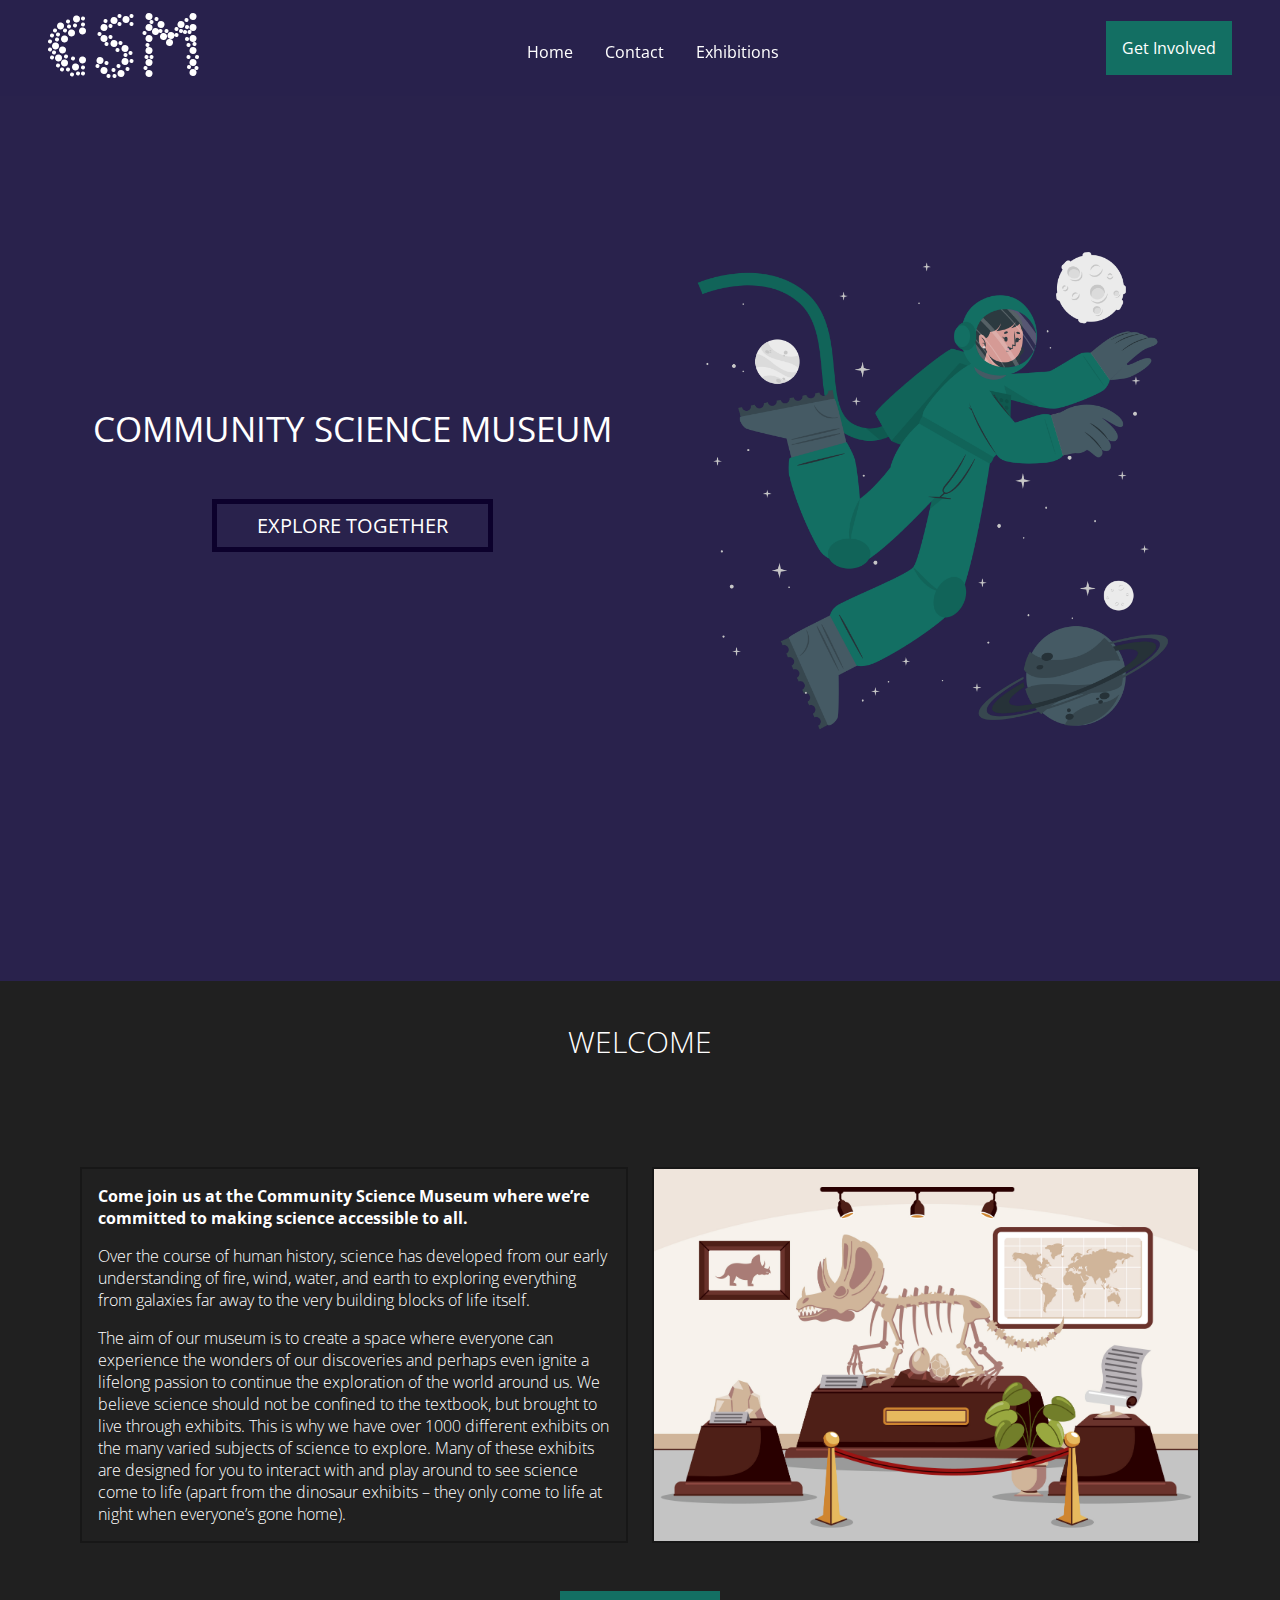
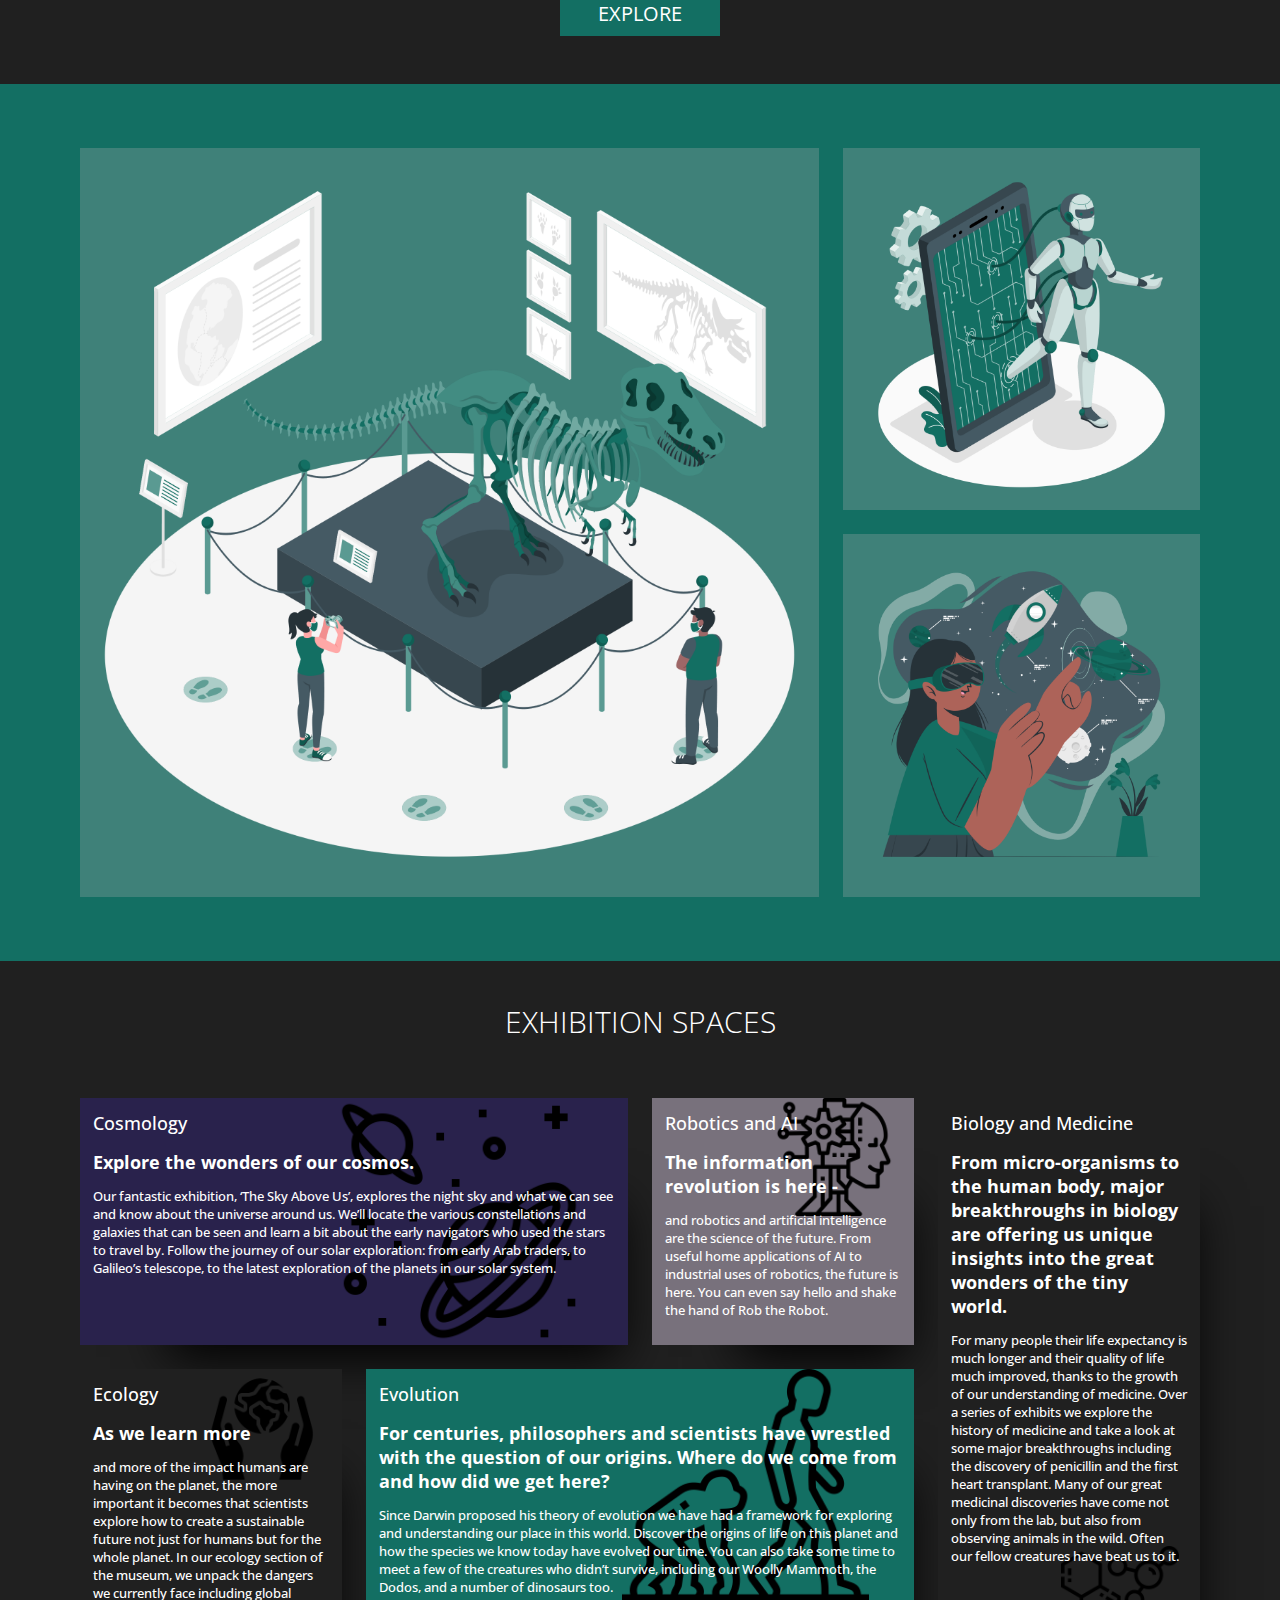
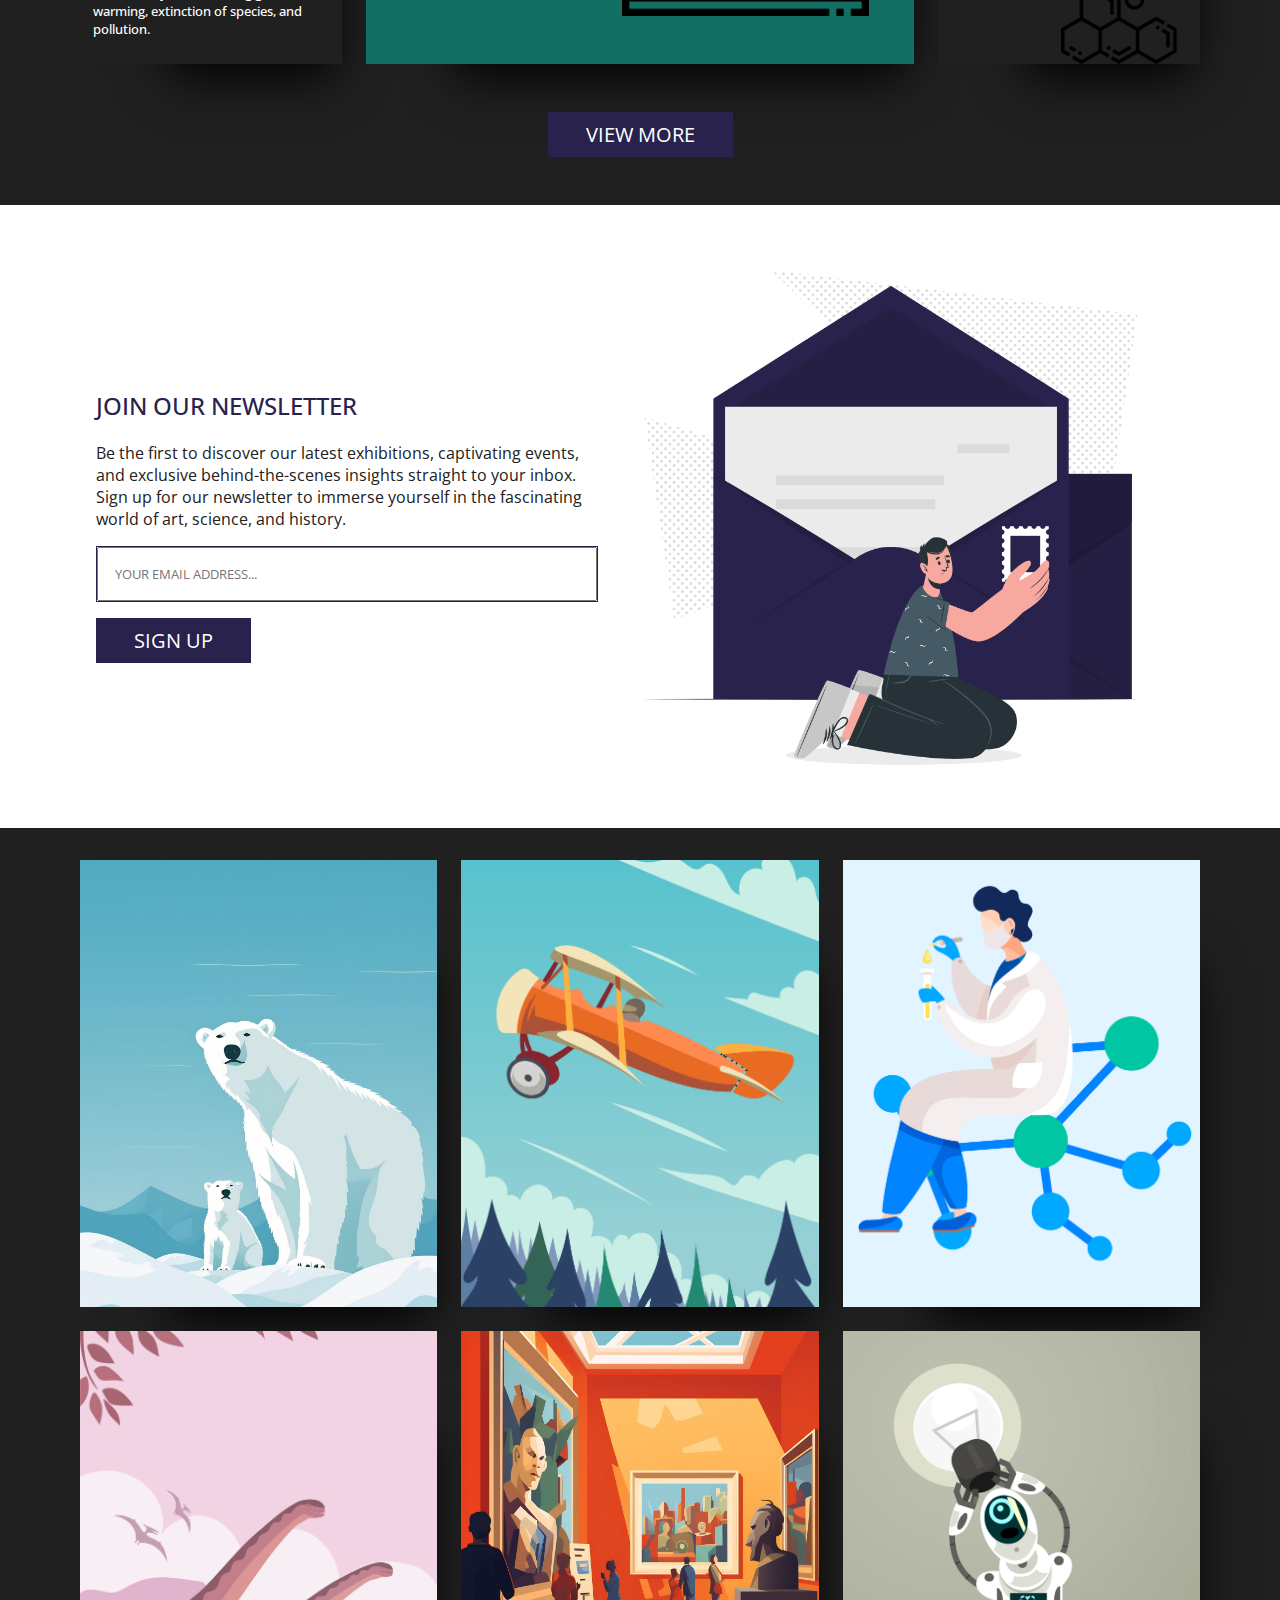
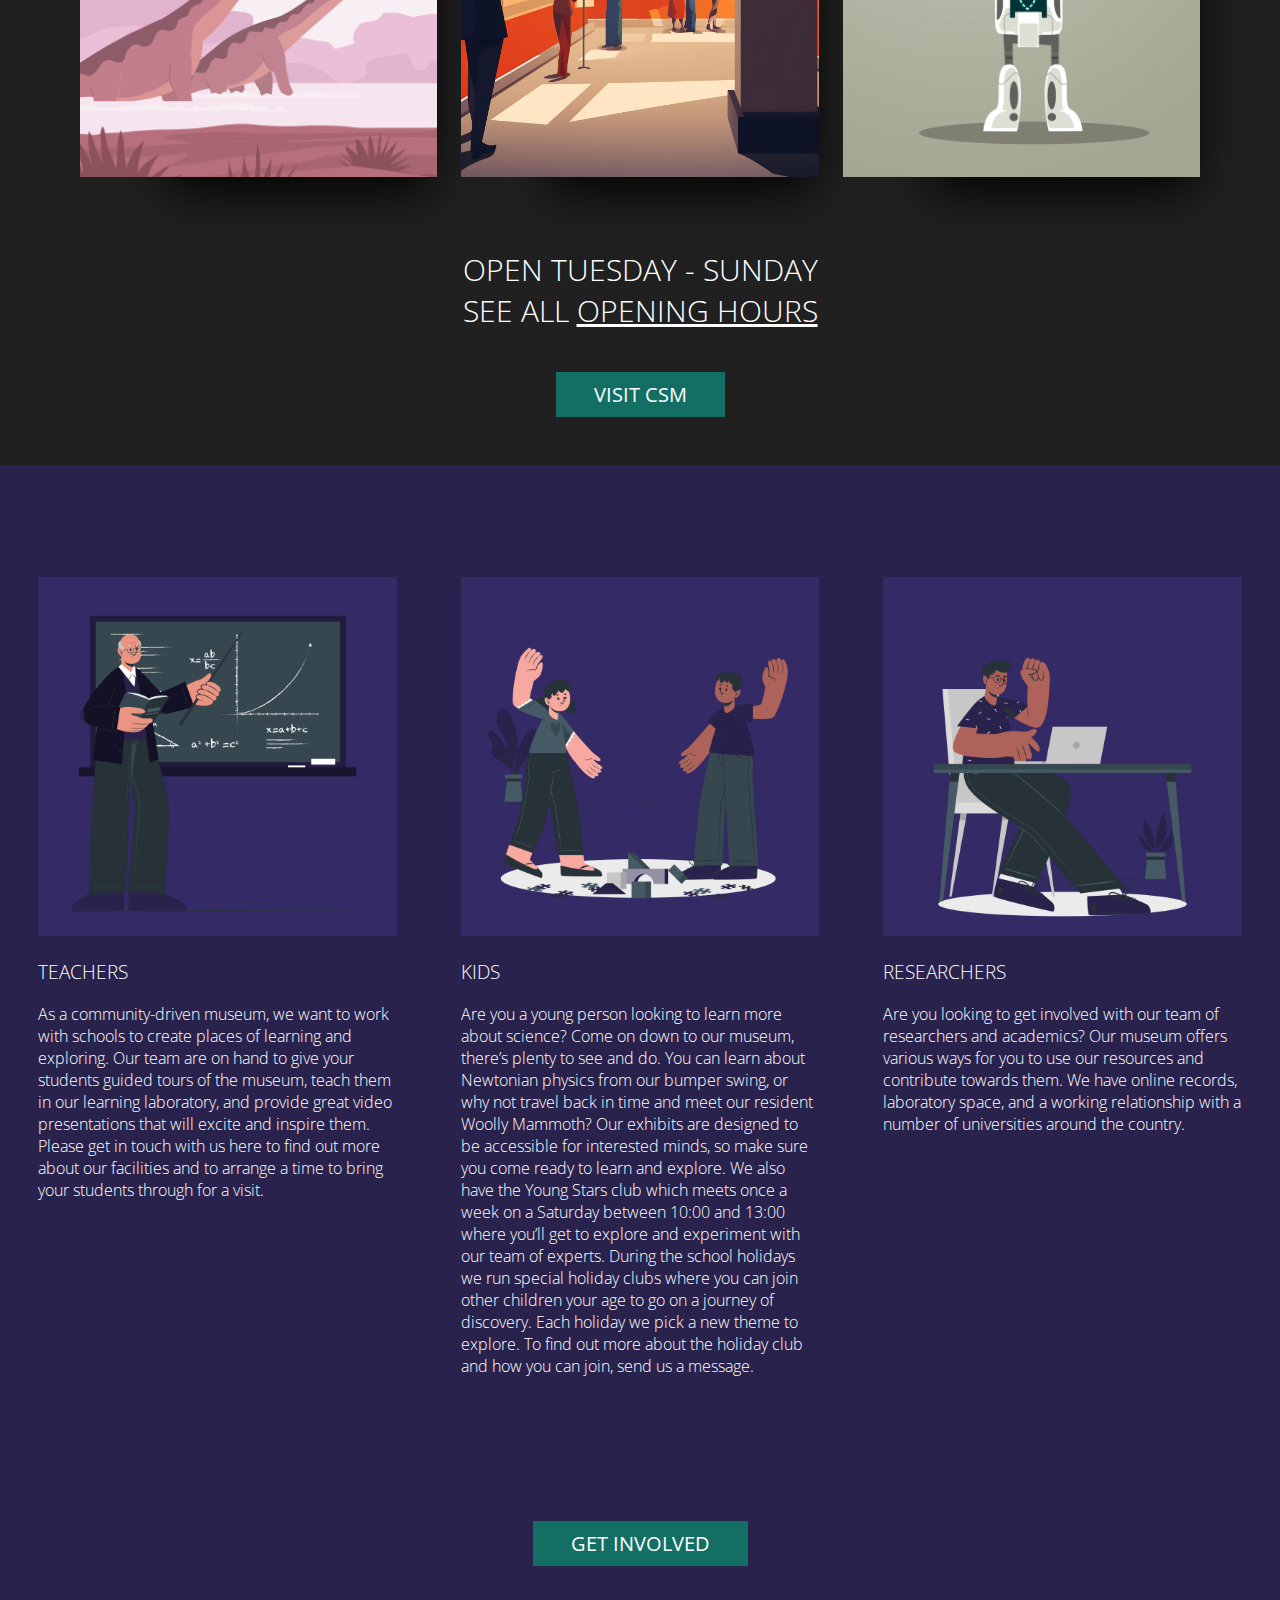
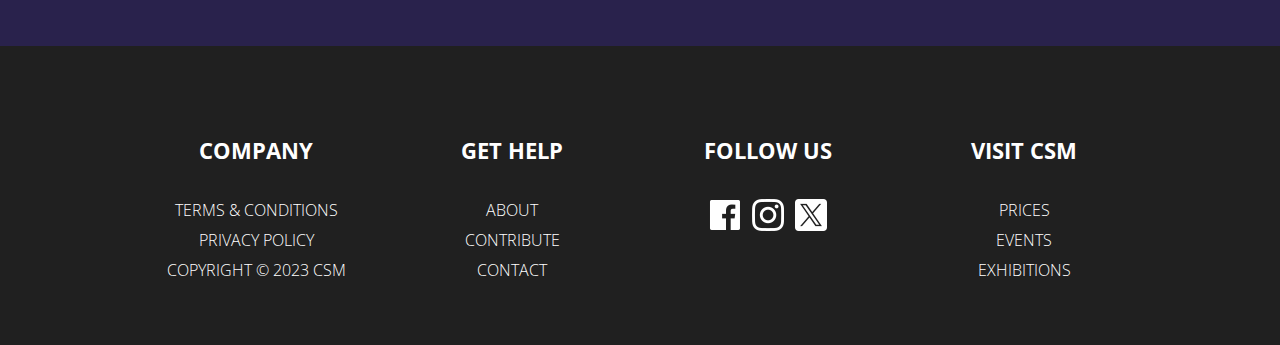
==== commit fd248567: "added meta name description" ====
--- a/index.html
+++ b/index.html
@@ -3,6 +3,11 @@
   <head>
     <meta charset="UTF-8" />
     <meta name="viewport" content="width=device-width, initial-scale=1.0" />
+    <meta
+      name="description"
+      content="Explore the wonders of science and community engagement at Community Science Museum. Discover interactive exhibits, educational programs, and more to inspire curiosity in all ages."
+    />
+
     <title>Community Science Museum</title>
     <link rel="stylesheet" href="style.css" />
     <link rel="shortcut icon" href="images/favicon.ico" type="image/x-icon" />
--- a/style.css
+++ b/style.css
@@ -54,22 +54,21 @@
 }
 
 .top-nav {
-    display: flex;
-    flex-direction: row;
-    align-items: center;
-    justify-content: space-between;
-    background-color: rgba(41,34,76,0.99);
-    backdrop-filter: blur(1rem);
-    color: #fff;
-    height: 60px;
-    padding: 3em;
-    position: fixed;
-    z-index: 99999;
-    width: 100%;
-  }
-  
-  .menu {
-    display: flex;
+  display: flex;
+  flex-direction: row;
+  align-items: center;
+  justify-content: space-between;
+  background-color: rgba(41, 34, 76, 0.98);
+  color: #fff;
+  height: 60px;
+  padding: 3em;
+  position: fixed;
+  z-index: 99999;
+  width: 100%;
+}
+
+.menu {
+  display: flex;
 
   list-style-type: none;
   margin: 0;
@@ -231,11 +230,11 @@
   color: var(--primary-white);
   font-weight: 300;
   line-height: 30px;
-  transition: all .2s ease-in-out;
+  transition: all 0.2s ease-in-out;
 }
 
 .footer-col li:hover {
-  transform: scale(1.1)
+  transform: scale(1.1);
 }
 
 .footer-col li {
@@ -273,15 +272,15 @@
 /* HOME PAGE */
 
 .banner {
-    background-color: var(--primary-purple);
-    padding-top: 200px;
-    padding-bottom: 200px;
-    justify-content: center;
-    align-items: center;
-    margin-inline: auto;
-    background-size: cover;
-    overflow-x: hidden;
-    min-height: 70vh;
+  background-color: var(--primary-purple);
+  padding-top: 200px;
+  padding-bottom: 200px;
+  justify-content: center;
+  align-items: center;
+  margin-inline: auto;
+  background-size: cover;
+  overflow-x: hidden;
+  min-height: 70vh;
 }
 
 .greenastro {
@@ -349,24 +348,19 @@
   display: flex;
   justify-content: center;
   align-items: center;
-  margin-top: 5rem;
 }
 
 .wlc {
   color: var(--primary-white);
   font-size: 30px;
   font-weight: 300;
-}
-
+  margin-top: 2.5rem;
+}
 
 @media (max-width: 500px) {
   .opening {
     font-size: 20px;
   }
-}
-
-.opening {
-  margin-top: -40px;
 }
 
 .opening a {
@@ -464,7 +458,7 @@
   background-position: top right 15%;
 }
 
- .exhibition-grid > a {
+.exhibition-grid > a {
   text-decoration: none;
 }
 
@@ -549,8 +543,6 @@
   align-items: center;
 }
 
-
-
 .sub-title {
   font-weight: 700;
   font-size: 18px;
@@ -616,12 +608,9 @@
   grid-template-columns: repeat(3, 1fr);
 }
 
-
-
 .gallery-item {
   aspect-ratio: 0.8/1;
   box-shadow: 2.5rem 3.75rem 3rem -3rem black;
-  
 }
 
 .gallery-item:first-child {
@@ -655,8 +644,6 @@
     grid-template-columns: repeat(2, 1fr);
   }
 }
-
-
 
 .explore {
   background-color: var(--primary-green);
@@ -704,7 +691,6 @@
   margin-top: 1.5rem;
 }
 
-
 .explore-bg {
   background-color: var(--primary-purple);
   padding-bottom: 2rem;
@@ -718,11 +704,9 @@
   padding-bottom: 5rem;
 }
 
-
 .explore-card img {
   max-width: 100%;
   background-color: var(--secondary-purple);
-
 }
 
 .explore-card {
@@ -737,7 +721,6 @@
   font-weight: 300;
 }
 
-
 @media (max-width: 1050px) {
   .explore-flex {
     flex-direction: column;
@@ -750,20 +733,21 @@
 
 /* EXHIBITION PAGE */
 
-
 .meta img {
   max-width: 100%;
   -moz-animation: spinHorizontal 3s infinite linear;
-  -o-animation: spinHorizontal 3s infinite linear;    
+  -o-animation: spinHorizontal 3s infinite linear;
   -webkit-animation: spinHorizontal 3s infinite linear;
   animation: spinHorizontal 3s infinite linear;
 }
 
-
-  
 @keyframes spinHorizontal {
-  0% { transform: rotateY(0deg); }
-  100% { transform: rotateY(360deg); }
+  0% {
+    transform: rotateY(0deg);
+  }
+  100% {
+    transform: rotateY(360deg);
+  }
 }
 
 .ex-container {
@@ -868,7 +852,6 @@
   }
 }
 
-
 .intrested {
   display: grid;
   justify-content: center;
@@ -877,10 +860,10 @@
   color: var(--primary-white);
 }
 
-.ex-item:active::before, 
+.ex-item:active::before,
 .ex-item:active .overlay-content {
   opacity: 1;
-} 
+}
 
 .event-bg {
   background-color: var(--primary-green);
@@ -897,8 +880,6 @@
 .intrested p {
   margin-top: -10px;
 }
-
-
 
 .contact-banner {
   background-color: var(--primary-green);
@@ -940,7 +921,6 @@
   padding: 1rem;
 }
 
-
 input[type="submit"] {
   background-color: var(--primary-green);
   color: white;
@@ -957,7 +937,6 @@
 
 .contact-bg {
   background-color: var(--primary-purple);
-  padding-top: 2rem;
   padding-bottom: 4rem;
   background-image: url(images/customersupp.png);
   background-position: top left -25%;
@@ -984,7 +963,6 @@
 
 .how-to-explore {
   background-color: var(--primary-green);
-  padding-top: 2rem;
   padding-bottom: 4rem;
 }
 
@@ -995,7 +973,6 @@
 }
 
 .how-grid {
-  margin-top: 2rem;
   display: grid;
   grid-template-columns: repeat(4, 1fr);
   gap: 1.5rem;
@@ -1028,7 +1005,6 @@
 }
 .time {
   background: var(--body-bg);
-  padding-top: 2rem;
   padding-bottom: 4rem;
 }
 
@@ -1053,28 +1029,15 @@
 }
 
 
-.involved-grid {
-  margin-top: 2rem;
-  display: grid;
-  grid-template-columns: repeat(3, 1fr);
-  gap: 1.5rem;
-  justify-content: center;
-  padding-block: 2rem;
-}
-
-.involved-item img {
-  max-width: 100%;
-}
-
-.meaning {
-  color: white;
-  font-weight: 300;
+
+.bg-involved {
+  background-color: var(--body-bg);
+}
+
+.meaning  {
   background-color: #2c2c2c;
-  padding: 1rem;
-}
-
-.involved-item > span {
-  font-weight: 500;
+  padding: 0.1rem 1rem 1rem 1rem;
+  margin-top: 0.5rem;
 }
 
 @media (max-width: 750px) {
@@ -1127,4 +1090,3 @@
   display: flex;
   justify-content: center;
 }
-
